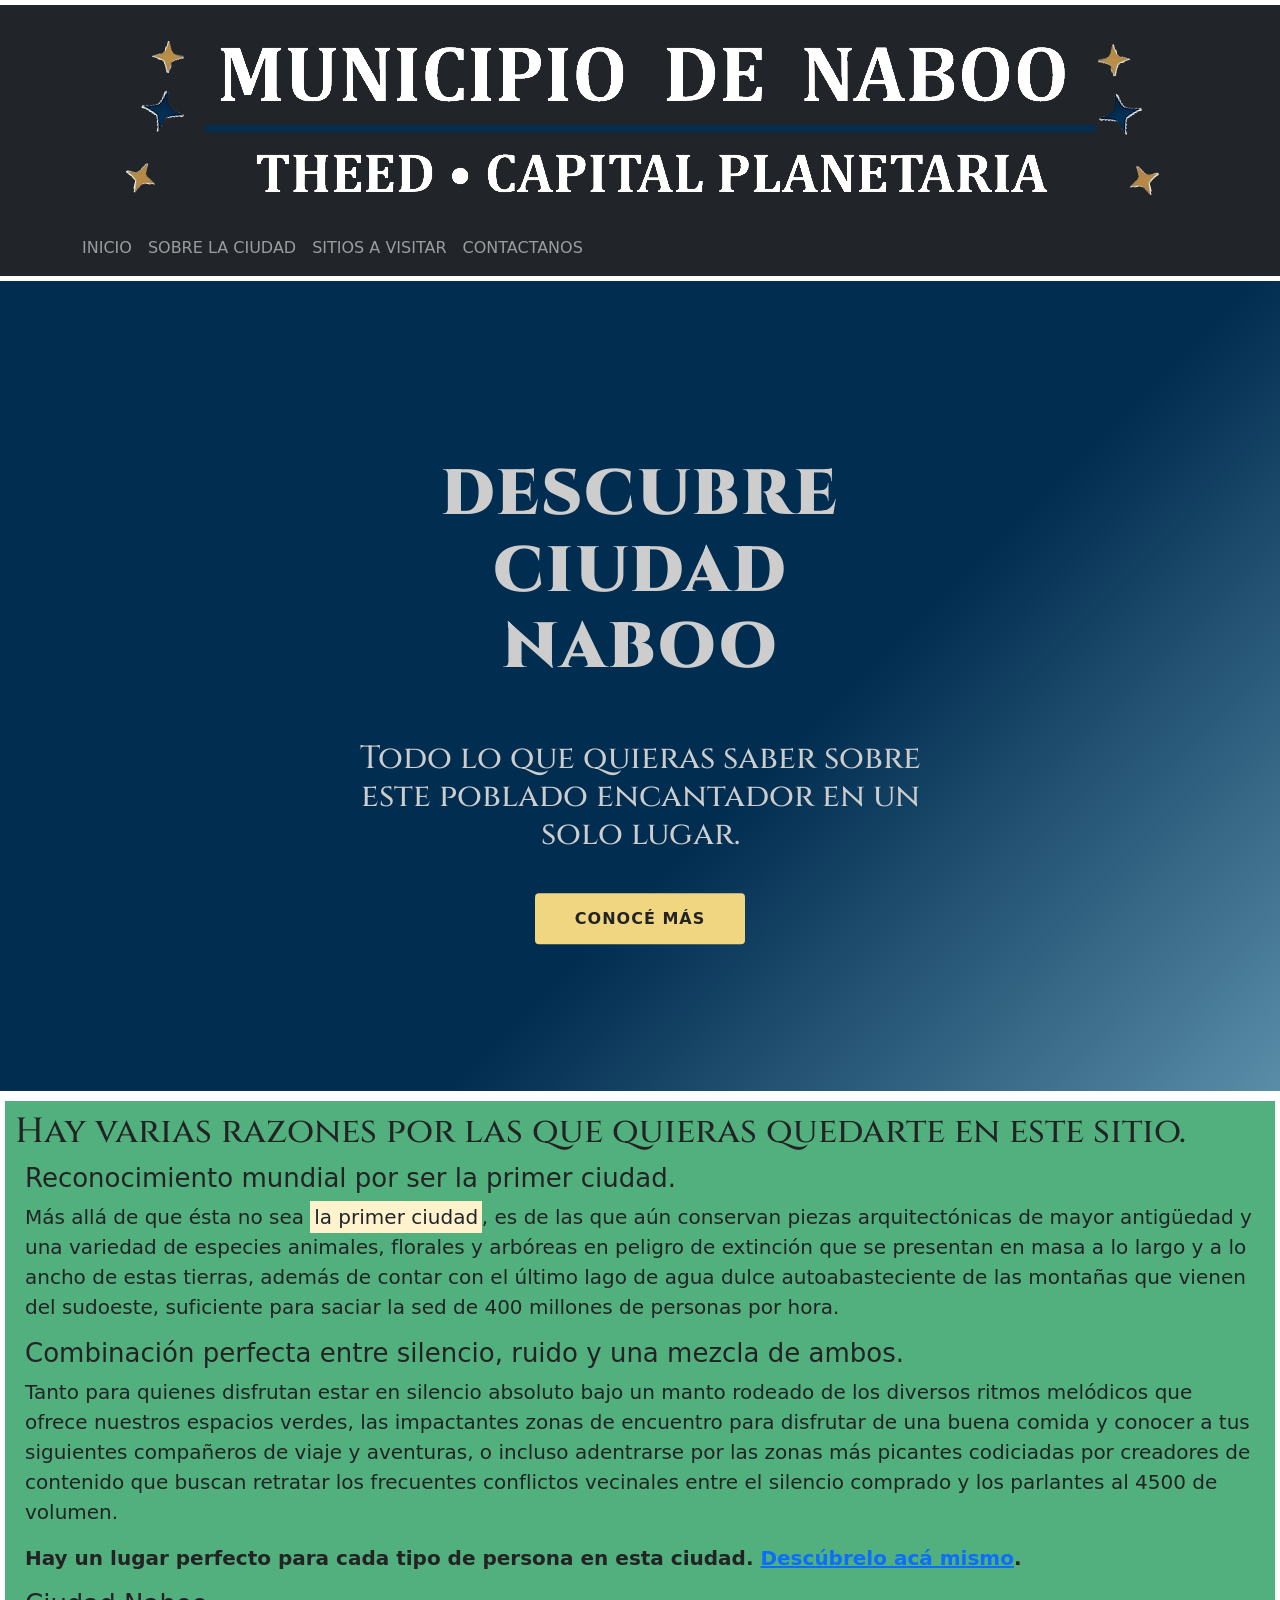
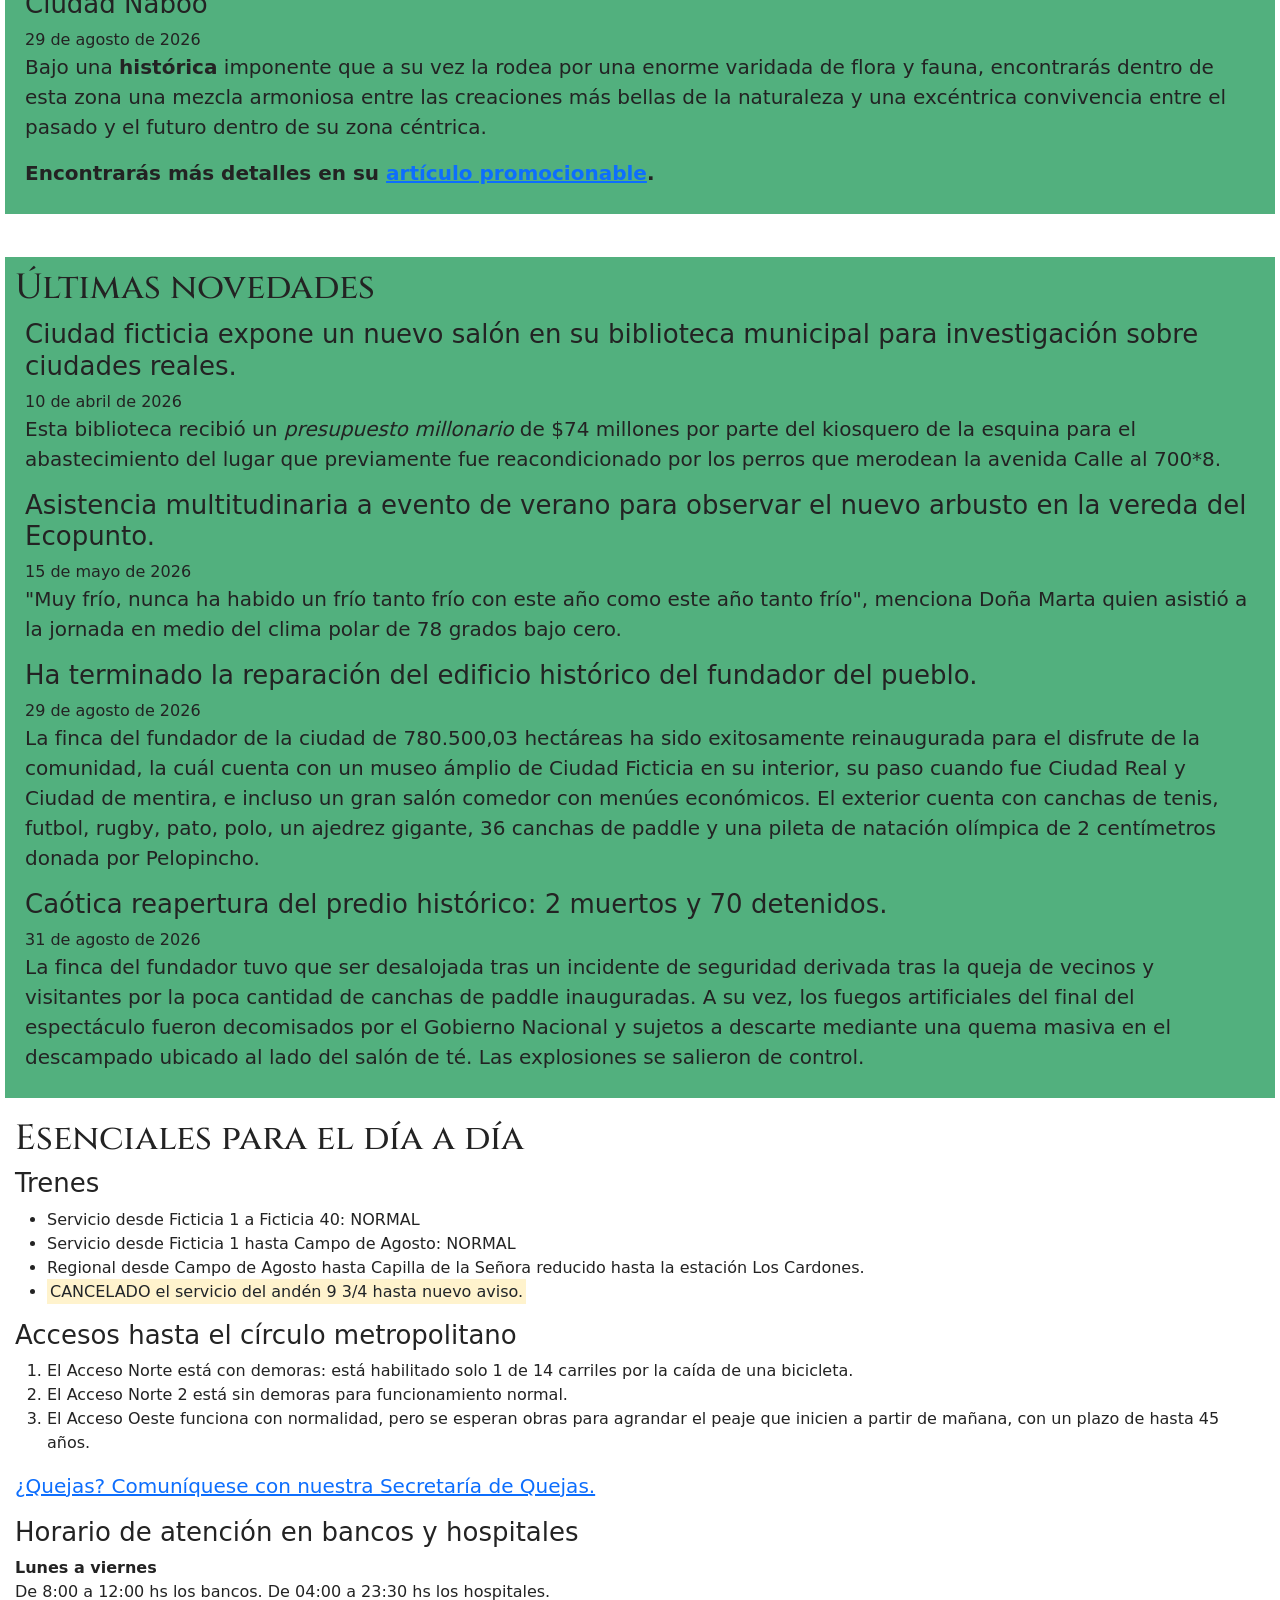
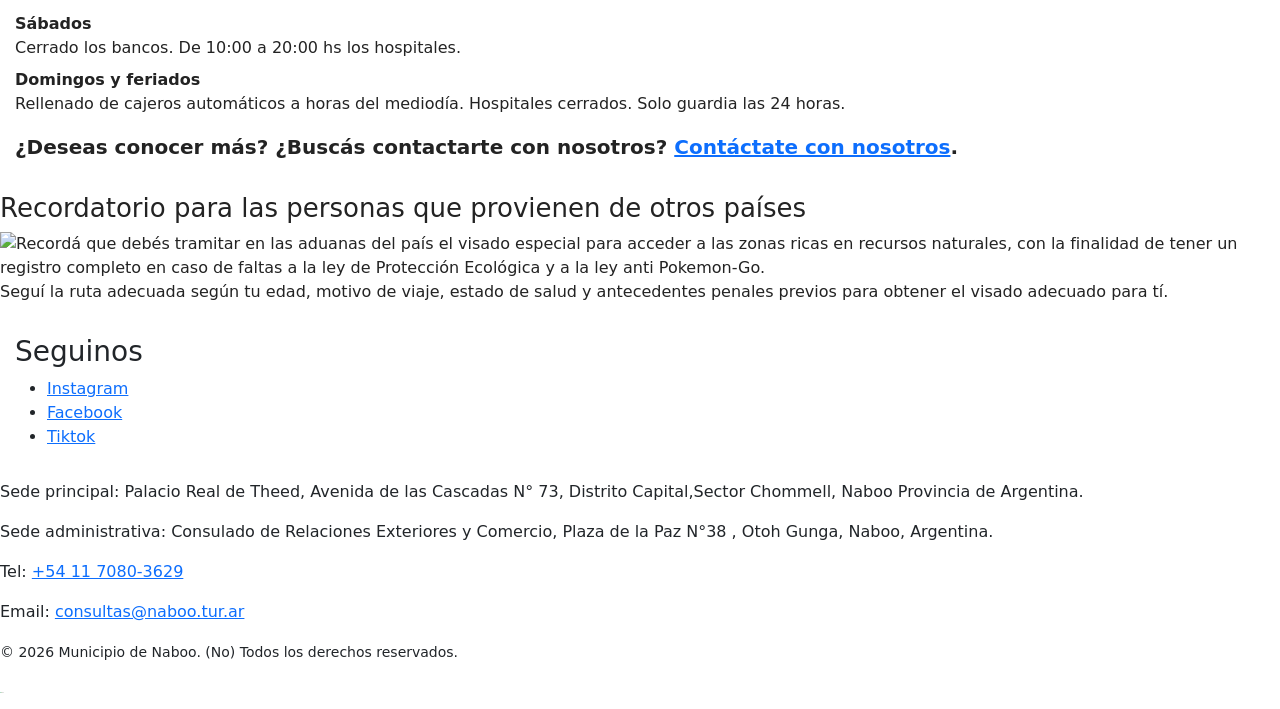
==== index.html @ 0e144aaf "Adición de Bootstrap en index.html y cambio en navegación superior Se está adaptando las variables d" ====
<!DOCTYPE html>
<html lang="es">
    <head>
        <meta charset="UTF-8"> <!-- Codificación de caracteres -->
        <meta name="viewport" content="width=device-width, initial-scale=1.0"> <!-- Diseño responsive en móviles -->
        <title>Bienvenida a Ciudad Naboo</title> <!-- Título de la pestaña / SEO -->
        <link rel="stylesheet" href="css/estilos.css"> 
        <link rel="preconnect" href="https://fonts.googleapis.com"> <!-- Si se agregarán más fuentes desde Google Fonts, borrar y reunir todas las fuentes seleccionadas en 1 solo paquete antes de "get embed code" -->
        <link rel="preconnect" href="https://fonts.gstatic.com" crossorigin> <!-- La fuente será Cinzel para títulos H1 y H2, mientras que Open Sans será para todo el contenido restante. -->
        <link href="https://fonts.googleapis.com/css2?family=Cinzel:wght@400..900&family=Open+Sans:ital,wght@0,300..800;1,300..800&display=swap" rel="stylesheet">
        <link href="https://cdn.jsdelivr.net/npm/bootstrap@5.3.3/dist/css/bootstrap.min.css" rel="stylesheet"> <!-- Este es el enlace a las variables que trae Bootstrap -->
    </head>
    <body>
        <nav id="top" class="navbar navbar-dark bg-dark">
            <div class="container">
                <a class="navbar-brand" href="#top"><img src="img/grupal-logotexto-blanco.png" alt="Logo de la Ciudad Naboo"></a>
                <ul class="navbar-nav flex-row gap-3">
                    <li><a class="nav-link" href="#top">Inicio</a></li>
                    <li><a class="nav-link" href="ciudad.html">Sobre la ciudad</a></li>
                    <li><a class="nav-link" href="lugares.html">Sitios a visitar</a></li>
                    <li><a class="nav-link" href="contacto.html">Contactanos</a></li>
                </ul>
            </div>
        </nav>
        <main>
            <section class="hero">
                <div class="hero-content">
                    <h1>Descubre Ciudad Naboo</h1>
                    <h2>Todo lo que quieras saber sobre este poblado encantador en un solo lugar.</h2>
                    <a href="#resumen-ciudad" class="btn-hero">Conocé más</a>
                </div>
            </section>
            <section id="resumen-ciudad">
                <h2>Hay varias razones por las que quieras quedarte en este sitio.</h2>
                <article>
                    <h3>Reconocimiento mundial por ser la primer ciudad.</h3>
                    <p>Más allá de que ésta no sea <mark>la primer ciudad</mark>, es de las que aún conservan piezas arquitectónicas de mayor antigüedad y una variedad de especies animales, florales y arbóreas en peligro de extinción que se presentan en masa a lo largo y a lo ancho de estas tierras, además de contar con el último lago de agua dulce autoabasteciente de las montañas que vienen del sudoeste, suficiente para saciar la sed de 400 millones de personas por hora.</p>
                </article>
                <article>
                    <h3>Combinación perfecta entre silencio, ruido y una mezcla de ambos.</h3>
                    <p>Tanto para quienes disfrutan estar en silencio absoluto bajo un manto rodeado de los diversos ritmos melódicos que ofrece nuestros espacios verdes, las impactantes zonas de encuentro para disfrutar de una buena comida y conocer a tus siguientes compañeros de viaje y aventuras, o incluso adentrarse por las zonas más picantes codiciadas por creadores de contenido que buscan retratar los frecuentes conflictos vecinales entre el silencio comprado y los parlantes al 4500 de volumen.</p>
                    <p><strong>Hay un lugar perfecto para cada tipo de persona en esta ciudad. <a href="lugares.html">Descúbrelo acá mismo</a>.</strong></p>
                </article>
                <article>
                    <h3>Ciudad Naboo</h3>
                    <time datetime="2026-08-29">29 de agosto de 2026</time>
                    <p>Bajo una <strong>histórica</strong> imponente que a su vez la rodea por una enorme varidada de flora y fauna, encontrarás dentro de esta zona una mezcla armoniosa entre las creaciones más bellas de la naturaleza y una excéntrica convivencia entre el pasado y el futuro dentro de su zona céntrica.</p>
                    <p><strong>Encontrarás más detalles en su <a href="ciudad.html">artículo promocionable</a>.</strong></p>
                </article>
            </section>
            <hr>
            <section id="novedades">
                <h2>Últimas novedades</h2>
                <article>
                    <h3>Ciudad ficticia expone un nuevo salón en su biblioteca municipal para investigación sobre ciudades reales.</h3>
                    <time datetime="2026-04-10">10 de abril de 2026</time>
                    <p>Esta biblioteca recibió un <em>presupuesto millonario</em> de $74 millones por parte del kiosquero de la esquina para el abastecimiento del lugar que previamente fue reacondicionado por los perros que merodean la avenida Calle al 700*8.</p>
                </article>
                <article>
                    <h3>Asistencia multitudinaria a evento de verano para observar el nuevo arbusto en la vereda del Ecopunto.</h3>
                    <time datetime="2026-05-15">15 de mayo de 2026</time>
                    <p>"Muy frío, nunca ha habido un frío tanto frío con este año como este año tanto frío", menciona Doña Marta quien asistió a la jornada en medio del clima polar de 78 grados bajo cero.</p>
                </article>
                <article>
                    <h3>Ha terminado la reparación del edificio histórico del fundador del pueblo.</h3>
                    <time datetime="2026-08-29">29 de agosto de 2026</time>
                    <p>La finca del fundador de la ciudad de 780.500,03 hectáreas ha sido exitosamente reinaugurada para el disfrute de la comunidad, la cuál cuenta con un museo ámplio de Ciudad Ficticia en su interior, su paso cuando fue Ciudad Real y Ciudad de mentira, e incluso un gran salón comedor con menúes económicos. El exterior cuenta con canchas de tenis, futbol, rugby, pato, polo, un ajedrez gigante, 36 canchas de paddle y una pileta de natación olímpica de 2 centímetros donada por Pelopincho.</p>
                </article>
                <article>
                    <h3>Caótica reapertura del predio histórico: 2 muertos y 70 detenidos.</h3>
                    <time datetime="2026-08-31">31 de agosto de 2026</time>
                    <p>La finca del fundador tuvo que ser desalojada tras un incidente de seguridad derivada tras la queja de vecinos y visitantes por la poca cantidad de canchas de paddle inauguradas. A su vez, los fuegos artificiales del final del espectáculo fueron decomisados por el Gobierno Nacional y sujetos a descarte mediante una quema masiva en el descampado ubicado al lado del salón de té. Las explosiones se salieron de control.</p>
                </article>
            </section>
            <section>
                <h2>Esenciales para el día a día</h2>
                <h3>Trenes</h3>
                <ul>
                    <li>Servicio desde Ficticia 1 a Ficticia 40: NORMAL</li>
                    <li>Servicio desde Ficticia 1 hasta Campo de Agosto: NORMAL</li>
                    <li>Regional desde Campo de Agosto hasta Capilla de la Señora reducido hasta la estación Los Cardones.</li>
                    <li><mark>CANCELADO el servicio del andén 9 3/4 hasta nuevo aviso.</mark></li>
                </ul>
                <h3>Accesos hasta el círculo metropolitano</h3>
                <ol>
                    <li>El Acceso Norte está con demoras: está habilitado solo 1 de 14 carriles por la caída de una bicicleta.</li>
                    <li>El Acceso Norte 2 está sin demoras para funcionamiento normal.</li>
                    <li>El Acceso Oeste funciona con normalidad, pero se esperan obras para agrandar el peaje que inicien a partir de mañana, con un plazo de hasta 45 años.</li>
                </ol>
                <p><a href="tel:+541143218765">¿Quejas? Comuníquese con nuestra Secretaría de Quejas.</a></p>
                <h3>Horario de atención en bancos y hospitales</h3>
                <dl>
                    <dt>Lunes a viernes</dt>
                    <dd>De 8:00 a 12:00 hs los bancos. De 04:00 a 23:30 hs los hospitales.</dd>
                    <dt>Sábados</dt>
                    <dd>Cerrado los bancos. De 10:00 a 20:00 hs los hospitales.</dd>
                    <dt>Domingos y feriados</dt>
                    <dd>Rellenado de cajeros automáticos a horas del mediodía. Hospitales cerrados. Solo guardia las 24 horas.</dd>
                </dl>
                <p><strong>¿Deseas conocer más? ¿Buscás contactarte con nosotros? <a href="contacto.html">Contáctate con nosotros</a>.</strong></p>
            </section>
            <aside>
                <h3>Recordatorio para las personas que provienen de otros países</h3>
                <!-- IMAGEN - aún no se ha asignado un uso específico a la zona dedicada a la etiqueta ASIDE -->
                <figure>
                    <img src="img/mapaconceptual-visado.jpg" alt="Recordá que debés tramitar en las aduanas del país el visado especial para acceder a las zonas ricas en recursos naturales, con la finalidad de tener un registro completo en caso de faltas a la ley de Protección Ecológica y a la ley anti Pokemon-Go." width="800" height="400" loading="lazy">
                    <figcaption>Seguí la ruta adecuada según tu edad, motivo de viaje, estado de salud y antecedentes penales previos para obtener el visado adecuado para tí.</figcaption>
                </figure>
            </aside>
        </main>
        <footer>
            <section id="redes-sociales">
                <h3>Seguinos</h3>
                <ul>
                    <li><a href="https://www.instagram.com/naboolaciudad" target="blank" rel="noopener">Instagram</a></li>
                    <li><a href="https://www.facebook.com/naboolaciudad" target="blank" rel="noopener">Facebook</a></li>
                    <li><a href="https://www.tiktok.com/naboolaciudad" target="blank" rel="noopener">Tiktok</a></li>
                </ul>
            </section>
            <address>
                <p>Sede principal: Palacio Real de Theed, Avenida de las Cascadas N° 73, Distrito Capital,Sector Chommell, Naboo Provincia de Argentina.</p>
                <p>Sede administrativa: Consulado de Relaciones Exteriores y Comercio, Plaza de la Paz N°38 , Otoh Gunga, Naboo, Argentina.</p>
                <p>Tel: <a href="tel:+541170803629">+54 11 7080-3629</a></p>
                <p>Email: <a href="mailto:consultas@naboo.tur.ar">consultas@naboo.tur.ar</a></p>
            </address>
            <p><small>&copy; 2026 Municipio de Naboo. (No) Todos los derechos reservados.</small></p>
            <img src="img/grupal-logo.png" alt="Logotipo de la Ciudad" width="4rem" loading="lazy">
        </footer>
    </body>
</html>
---- css/estilos.css ----
:root {
    --blanco: #cdcdcd;
    --negro: #232323;
    --verde-claro: #52B07E;
    --verde-oscuro: #1E5A50;
    --dorado-claro: #F0D681;
    --dorado-oscuro: #CCA44F;
    --azul-claro: #598DA8;
    --azul-oscuro: #012D50;
    --fuente-principal: "Cinzel", "Cambria", serif;
    --fuente-secundaria: "Open Sans", "Helvetica", sans-serif;
}
/*** Reset básico ***/
* {
    box-sizing: border-box;
    margin: 0; 
    padding: 0;
}
body {
    background-color: var(--azul-oscuro);
    color: var(--blanco);
    margin: 0;
    min-height: 100vh;
    background: url("img/lugar-desconocido.jpg") no-repeat center center fixed;
    background-size: cover;
    font-size: 16px;
    padding: .3rem 0;
}

header {
    position: fixed;
    top: 0;
    left: 0;
    width: 100%;
    background-color: var(--azul-oscuro);
    padding: 1rem 2rem;
    z-index: 100;
    display: flex;
    justify-content: space-between;
    align-items: center;
}

header img{
    width: 300px;
    height: auto;
}

nav {
    background-color: var(--azul-oscuro);
    padding: 1rem 2rem;
}

nav ul {
    display: flex;
    list-style: none;
    align-items: center;
    gap: 2rem;
}

nav li a {
    text-align: center;
    font-size: 1.25rem;
    color: var(--blanco);
    text-transform: uppercase;
    text-decoration: none;
}
nav li a:hover {
    color: var(--dorado-claro);
    font-weight: bold;
    text-decoration: underline;
}

section {
    padding: 3rem 2rem;
}

h1, h2 {
    font-family: "Cinzel", "Cambria", "Times New Roman", serif;
}

h1 {
    color: var(--blanco);
    font-size: 50px;
    text-align: center;
    padding: 30px;
    width: 100%;
}

h1+h2 {
    text-align:center;
    font-size: 80%;
    padding: 1%;
}

.logo {
    color: var(--blanco);
    text-decoration: none;
    font-weight: 900;
    font-size: 1.2rem;
}

main {
    display: flex;
    flex-direction: column;
    align-items: center;
    justify-content: center;
    color: var(--negro);
}

.hero {
    position: relative;
    height: 90vh;
    width: 100%;
    color: var(--blanco);
    background-image: linear-gradient(135deg, var(--azul-oscuro) 60%, var(--azul-claro));/*
    background-image: url("img/grupal-hero-index.png");
    background-size: cover;
    background-position: center;*/
}

.hero::before {
    content: "";
    position: absolute;
    inset: 0;
    background: transparent;
}

.hero-content {
    position: absolute;
    top: 50%;
    left: 50%;
    transform: translate(-50%, -50%);
    z-index: 1;
    text-align: center;
}

.hero-content h1 {
    font-size: 4rem;
    font-weight: 900;
    text-transform: uppercase;
    letter-spacing: 2px;
}

.hero-content h2 {
    font-size: 2rem;
    margin: 1rem 0 2rem;
}

.btn-hero {
    display: inline-block;
    background: var(--dorado-claro);
    color: var(--negro);
    padding: 0.85rem 2.5rem;
    border-radius: 4px;
    text-decoration: none;
    font-weight: 700;
    text-transform: uppercase;
    letter-spacing: 1px;
}

.btn-hero:hover {
    background: var(--dorado-oscuro);
}

section {
    margin: 5px;
    padding: 10px;
    font-style: "Open Sans";
}

article {
    margin: 10px;
    border-radius: 5px 20px;
}

body>main h2 {
    font-size: 35px;
}

main h3 {
    font-size: 26px;
}

body>main p {
    font-size: 20px;
}

#resumen-ciudad, #novedades {
    background: var(--verde-claro);
}

/**** ESTILOS ÚNICOS PARA index.html ****/
/**** ESTE CÓDIGO SE USA SOLO EN LA PÁGINA MENCIONADA ARRIBA ****/
/**** Reescribir las clases e IDs que sean necesarias ****/

/* realizando.... */

/**** ESTILOS ÚNICOS PARA lugares.html ****/
/**** ESTE CÓDIGO SE USA SOLO EN LA PÁGINA MENCIONADA ARRIBA ****/
#estructura-lugares {
  width: 100%;
  height: 100%;
  background: #000;
  overflow: hidden;
}

.general-fade {
  position: relative;
  width: 100%;
  min-height: 60vh;
  top: -25px;
  background-image: linear-gradient(0deg, transparent, black 75%);
  z-index: 1;
}

.star-wars {
  display: flex;
  justify-content: center;
  position: relative;
  height: 800px;
  color: #feda4a;
  font-family: 'Pathway Gothic One', sans-serif;
  font-size: 500%;
  font-weight: 600;
  letter-spacing: 6px;
  line-height: 150%;
  perspective: 400px;
  text-align: justify;
}

.lugares-crawl {
  position: relative;
  top: 99999px;
  transform-origin: 50% 100%;
  animation: crawl 60s linear;
}

.lugares-crawl > .title {
  font-size: 90%;
  text-align: center;
}

.lugares-crawl > .title h3 {
  margin: 0 0 100px;
  text-transform: uppercase;
}

@keyframes lugares-crawl {
  0% {
    top: -100px;
    transform: rotateX(20deg)  translateZ(0);
  }
  100% { 
    top: -6000px;
    transform: rotateX(25deg) translateZ(-2500px);
  }
}

/**** ESTILOS ÚNICOS PARA ciudad.html ****/
/**** ESTE CÓDIGO SE USA SOLO EN LA PÁGINA MENCIONADA ARRIBA ****/
/**** Reescribir las clases e IDs que sean necesarias ****/

/* realizando.... */

/**** ESTILOS ÚNICOS PARA contacto.html ****/
/**** ESTE CÓDIGO SE USA SOLO EN LA PÁGINA MENCIONADA ARRIBA ****/
/**** Reescribir las clases e IDs que sean necesarias ****/

/* realizando....*/
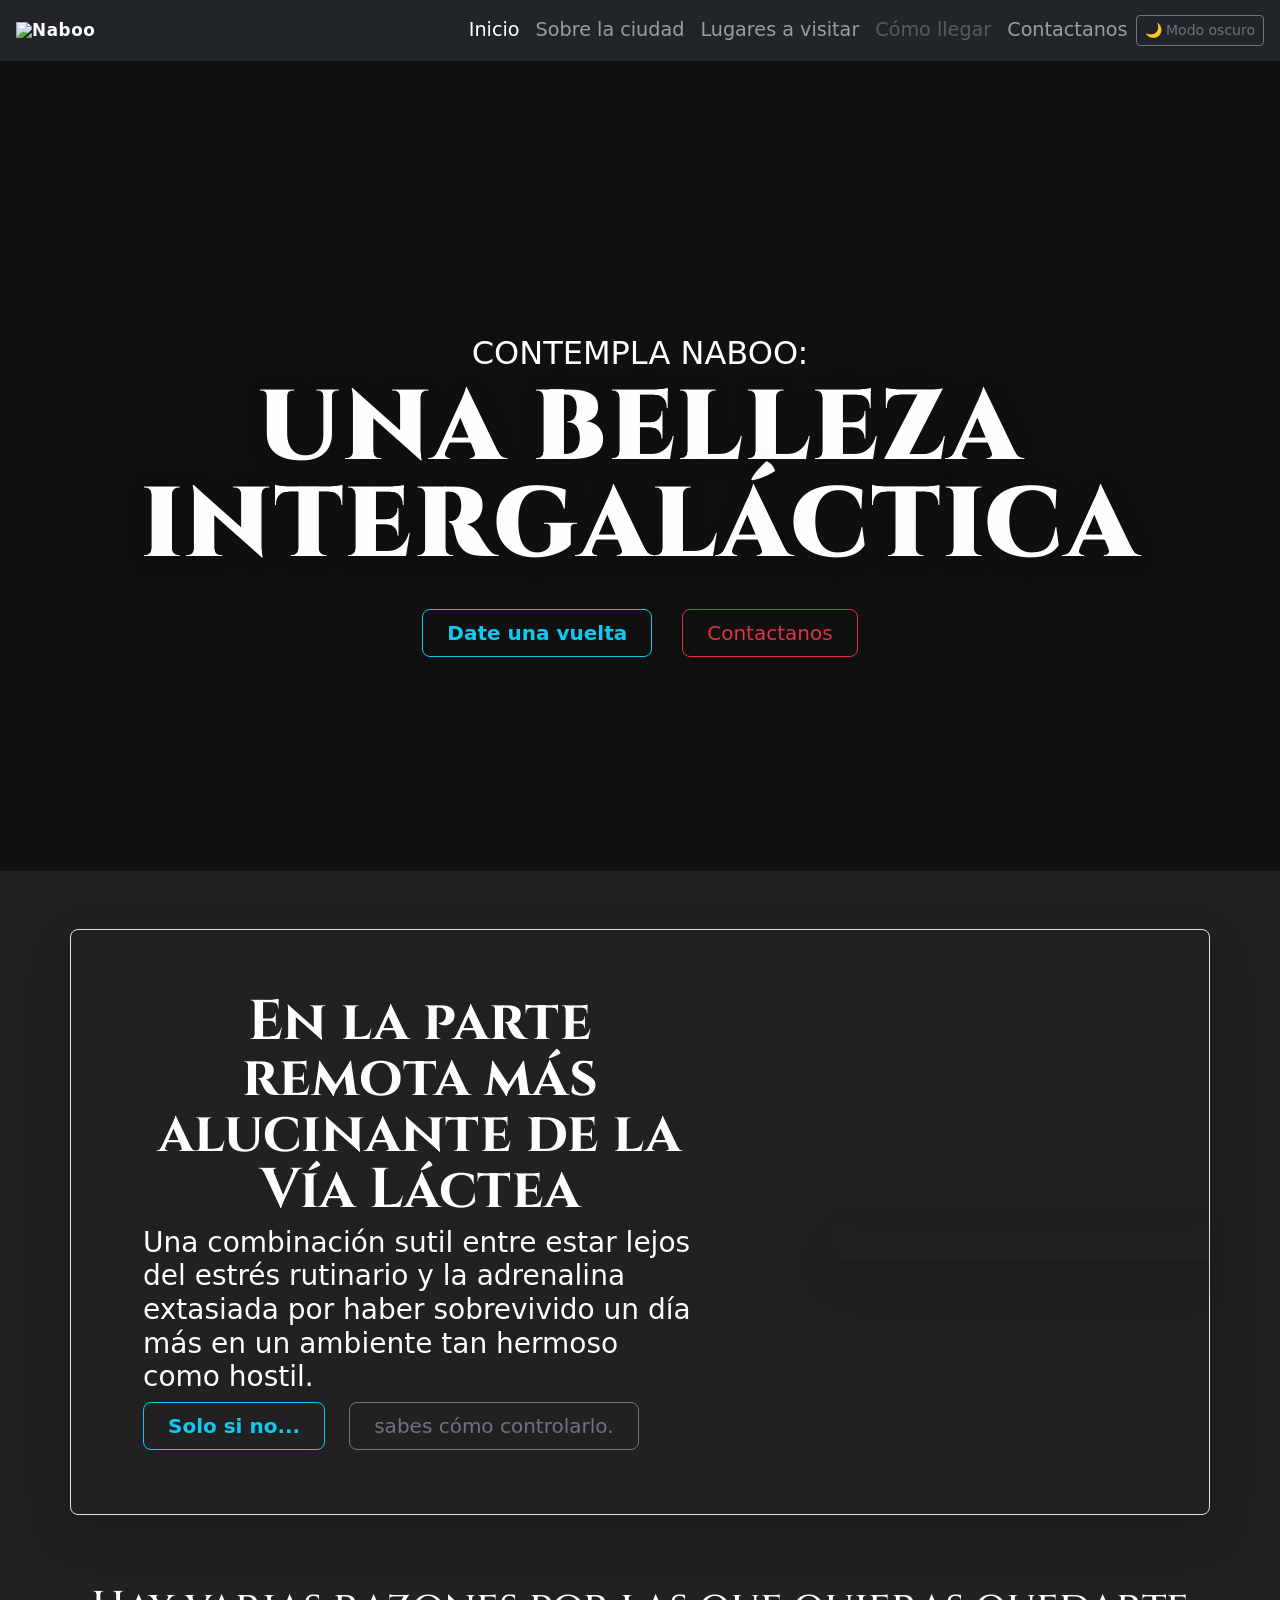
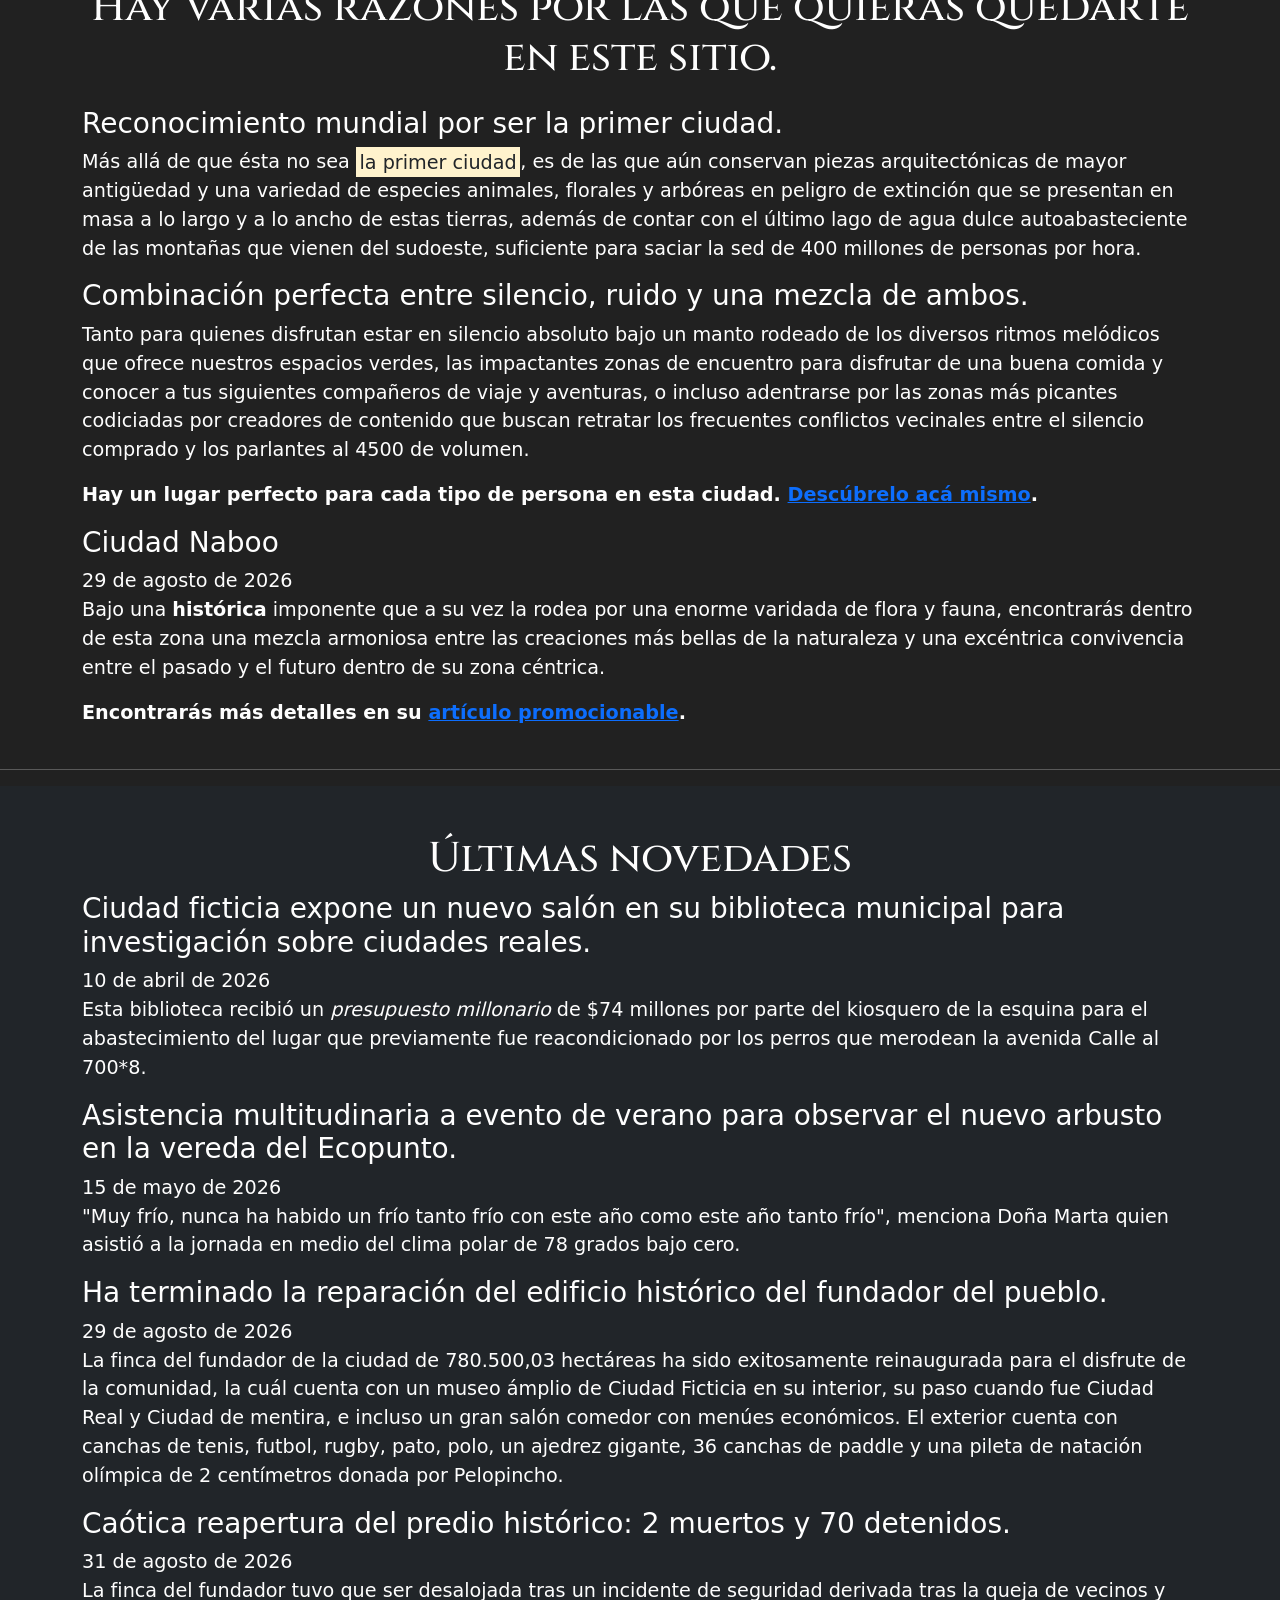
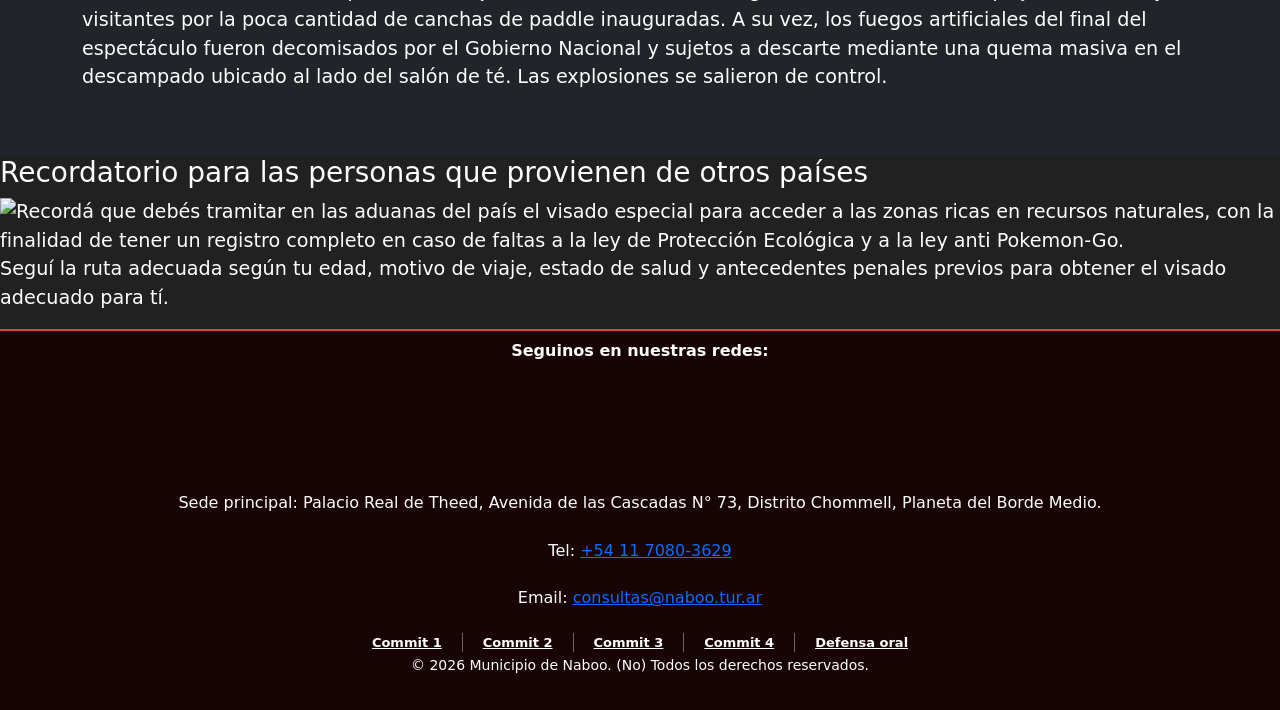
==== commit 132c4053: "Cambio de estructura en hero y agregado de header con bootstrap Se agregó un fondo por video en loop" ====
--- a/index.html
+++ b/index.html
@@ -3,101 +3,125 @@
     <head>
         <meta charset="UTF-8"> <!-- Codificación de caracteres -->
         <meta name="viewport" content="width=device-width, initial-scale=1.0"> <!-- Diseño responsive en móviles -->
+        <meta name="description" content="Sitio web realizado por alumnos de la UNAHUR para la materia Lenguajes Informáticos 1"> <!-- Pequeño resumen de lo que es en el fondo el sitio web-->
         <title>Bienvenida a Ciudad Naboo</title> <!-- Título de la pestaña / SEO -->
         <link rel="stylesheet" href="css/estilos.css"> 
         <link rel="preconnect" href="https://fonts.googleapis.com"> <!-- Si se agregarán más fuentes desde Google Fonts, borrar y reunir todas las fuentes seleccionadas en 1 solo paquete antes de "get embed code" -->
         <link rel="preconnect" href="https://fonts.gstatic.com" crossorigin> <!-- La fuente será Cinzel para títulos H1 y H2, mientras que Open Sans será para todo el contenido restante. -->
         <link href="https://fonts.googleapis.com/css2?family=Cinzel:wght@400..900&family=Open+Sans:ital,wght@0,300..800;1,300..800&display=swap" rel="stylesheet">
-        <link href="https://cdn.jsdelivr.net/npm/bootstrap@5.3.3/dist/css/bootstrap.min.css" rel="stylesheet"> <!-- Este es el enlace a las variables que trae Bootstrap -->
+        <link href="https://cdn.jsdelivr.net/npm/bootstrap@5.3.3/dist/css/bootstrap.min.css" rel="stylesheet">
+        <!-- <link rel="stylesheet" href="https://use.fontawesome.com/releases/v5.7.1/css/all.css" crossorigin> Aún falta conseguir librerías de logotipos, o quizá subir svg o ico de social-media-->
+        <link rel="stylesheet" href="css/estilos.css"> <!-- El CSS propio debe ir abajo del Bootstrap en la lista, así nuestros estilos tienen mayor jerarquía -->
+        <!-- averiguar si es correcto colocar esto en un archivo con deploy en GitHub:
+        <link rel="icon" type="image/ico" href="favicon.ico"/> -->
     </head>
     <body>
-        <nav id="top" class="navbar navbar-dark bg-dark">
-            <div class="container">
-                <a class="navbar-brand" href="#top"><img src="img/grupal-logotexto-blanco.png" alt="Logo de la Ciudad Naboo"></a>
-                <ul class="navbar-nav flex-row gap-3">
-                    <li><a class="nav-link" href="#top">Inicio</a></li>
-                    <li><a class="nav-link" href="ciudad.html">Sobre la ciudad</a></li>
-                    <li><a class="nav-link" href="lugares.html">Sitios a visitar</a></li>
-                    <li><a class="nav-link" href="contacto.html">Contactanos</a></li>
-                </ul>
+        <header class="d-flex flex-column"> <!-- colocar imágenes de logo con Bootstrap https://getbootstrap.esdocu.com/docs/5.3/components/navbar/? -->
+            <nav class="navbar navbar-expand-md navbar-dark bg-dark px-3">
+                <a class="navbar-brand" href="index.html">
+                    <img id="logo" src="img/logo-index-naboo.png" alt="Naboo">
+                </a>
+                <button class="navbar-toggler" type="button" data-bs-toggle="collapse" data-bs-target="#navMenu">
+                        <span class="navbar-toggler-icon"></span>
+                </button>
+                <div class="collapse navbar-collapse" id="navMenu">
+                    <ul class="navbar-nav ms-auto">
+                        <li class="nav-item">
+                        <a class="nav-link active" aria-current="page" href="#">Inicio</a>
+                        </li>
+                        <li class="nav-item">
+                            <a class="nav-link" href="ciudad.html">Sobre la ciudad</a>
+                        </li>
+                        <li class="nav-item">
+                            <a class="nav-link" href="lugares.html">Lugares a visitar</a>
+                        </li>
+                        <li class="nav-item">
+                        <a class="nav-link disabled" aria-disabled="true">Cómo llegar</a>
+                        </li>
+                        <li class="nav-item">
+                            <a class="nav-link" href="contacto.html">Contactanos</a>
+                        </li>
+                    </ul>
+                    <button id="btn-modo" class="btn btn-outline-secondary btn-sm mr-2">🌙 Modo oscuro</button>
+            </nav>
             </div>
-        </nav>
+            <div class="hero">
+                <video class="hero-video" autoplay muted loop playsinline poster="imagenes/portada.jpg" aria-hidden="true">
+                        <source src="img/starfield-footage.mp4" type="video/mp4">
+                        Tu navegador no puede reproducir videos HTML5.
+                </video>
+                <section class="hero-content">
+                    <div class="h2">CONTEMPLA NABOO:</div>
+                    <h1 id="hero-encabezado">UNA BELLEZA INTERGALÁCTICA</h1>
+                    <div class="hero-enlaces">
+                        <a class="btn btn-outline-info btn-lg px-4 me-sm-3 fw-bold" href="ciudad.html">Date una vuelta</a>
+                        <a class="btn btn-outline-danger btn-lg px-4" href="contacto.html">Contactanos</a>
+                    </div>
+                </section>
+            </div>
+        </header>
         <main>
-            <section class="hero">
-                <div class="hero-content">
-                    <h1>Descubre Ciudad Naboo</h1>
-                    <h2>Todo lo que quieras saber sobre este poblado encantador en un solo lugar.</h2>
-                    <a href="#resumen-ciudad" class="btn-hero">Conocé más</a>
+            <section class="resumen-ciudad">
+                <div class="container my-5 resumen-content">
+                    <div class="d-flex row p-4 pb-0 pe-lg-0 pt-lg-5 align-items-center rounded-3 border shadow-lg"> 
+                        <div class="col-lg-7 p-3 p-lg-5 pt-lg-3"> 
+                            <h2 class="display-4 fw-bold lh-1">En la parte remota más alucinante de la Vía Láctea</h2> 
+                            <p class="h3">Una combinación sutil entre estar lejos del estrés rutinario y la adrenalina extasiada por haber sobrevivido un día más en un ambiente tan hermoso como hostil.</p> 
+                            <div class="d-grid gap-2 d-md-flex justify-content-md-start mb-4 mb-lg-3"> 
+                                <button type="button" class="btn btn-outline-info btn-lg px-4 me-sm-3 fw-bold">Solo si no...</button>
+                                <button type="button" class="btn btn-outline-secondary btn-lg px-4">sabes cómo controlarlo.</button> 
+                            </div> 
+                        </div> 
+                        <div class="col-lg-4 offset-lg-1 p-0 overflow-hidden shadow-lg"> <img class="img-mascota-section rounded-lg-3" src="img/r2d2-mascota-de-naboo.png" alt="" width="720"> 
+                        </div> 
+                    </div> 
                 </div>
             </section>
-            <section id="resumen-ciudad">
-                <h2>Hay varias razones por las que quieras quedarte en este sitio.</h2>
-                <article>
-                    <h3>Reconocimiento mundial por ser la primer ciudad.</h3>
-                    <p>Más allá de que ésta no sea <mark>la primer ciudad</mark>, es de las que aún conservan piezas arquitectónicas de mayor antigüedad y una variedad de especies animales, florales y arbóreas en peligro de extinción que se presentan en masa a lo largo y a lo ancho de estas tierras, además de contar con el último lago de agua dulce autoabasteciente de las montañas que vienen del sudoeste, suficiente para saciar la sed de 400 millones de personas por hora.</p>
-                </article>
-                <article>
-                    <h3>Combinación perfecta entre silencio, ruido y una mezcla de ambos.</h3>
-                    <p>Tanto para quienes disfrutan estar en silencio absoluto bajo un manto rodeado de los diversos ritmos melódicos que ofrece nuestros espacios verdes, las impactantes zonas de encuentro para disfrutar de una buena comida y conocer a tus siguientes compañeros de viaje y aventuras, o incluso adentrarse por las zonas más picantes codiciadas por creadores de contenido que buscan retratar los frecuentes conflictos vecinales entre el silencio comprado y los parlantes al 4500 de volumen.</p>
-                    <p><strong>Hay un lugar perfecto para cada tipo de persona en esta ciudad. <a href="lugares.html">Descúbrelo acá mismo</a>.</strong></p>
-                </article>
-                <article>
-                    <h3>Ciudad Naboo</h3>
-                    <time datetime="2026-08-29">29 de agosto de 2026</time>
-                    <p>Bajo una <strong>histórica</strong> imponente que a su vez la rodea por una enorme varidada de flora y fauna, encontrarás dentro de esta zona una mezcla armoniosa entre las creaciones más bellas de la naturaleza y una excéntrica convivencia entre el pasado y el futuro dentro de su zona céntrica.</p>
-                    <p><strong>Encontrarás más detalles en su <a href="ciudad.html">artículo promocionable</a>.</strong></p>
-                </article>
+            <section id="resumen-ciudad py-5">
+                <div class="container">
+                        <h2 class="text-center mb-4">Hay varias razones por las que quieras quedarte en este sitio.</h2>
+                    <article>
+                        <h3>Reconocimiento mundial por ser la primer ciudad.</h3>
+                        <p>Más allá de que ésta no sea <mark>la primer ciudad</mark>, es de las que aún conservan piezas arquitectónicas de mayor antigüedad y una variedad de especies animales, florales y arbóreas en peligro de extinción que se presentan en masa a lo largo y a lo ancho de estas tierras, además de contar con el último lago de agua dulce autoabasteciente de las montañas que vienen del sudoeste, suficiente para saciar la sed de 400 millones de personas por hora.</p>
+                    </article>
+                    <article>
+                        <h3>Combinación perfecta entre silencio, ruido y una mezcla de ambos.</h3>
+                        <p>Tanto para quienes disfrutan estar en silencio absoluto bajo un manto rodeado de los diversos ritmos melódicos que ofrece nuestros espacios verdes, las impactantes zonas de encuentro para disfrutar de una buena comida y conocer a tus siguientes compañeros de viaje y aventuras, o incluso adentrarse por las zonas más picantes codiciadas por creadores de contenido que buscan retratar los frecuentes conflictos vecinales entre el silencio comprado y los parlantes al 4500 de volumen.</p>
+                        <p><strong>Hay un lugar perfecto para cada tipo de persona en esta ciudad. <a href="lugares.html">Descúbrelo acá mismo</a>.</strong></p>
+                    </article>
+                    <article>
+                        <h3>Ciudad Naboo</h3>
+                        <time datetime="2026-08-29">29 de agosto de 2026</time>
+                        <p>Bajo una <strong>histórica</strong> imponente que a su vez la rodea por una enorme varidada de flora y fauna, encontrarás dentro de esta zona una mezcla armoniosa entre las creaciones más bellas de la naturaleza y una excéntrica convivencia entre el pasado y el futuro dentro de su zona céntrica.</p>
+                        <p><strong>Encontrarás más detalles en su <a href="ciudad.html">artículo promocionable</a>.</strong></p>
+                    </article>
+                </div>
             </section>
             <hr>
-            <section id="novedades">
-                <h2>Últimas novedades</h2>
-                <article>
-                    <h3>Ciudad ficticia expone un nuevo salón en su biblioteca municipal para investigación sobre ciudades reales.</h3>
-                    <time datetime="2026-04-10">10 de abril de 2026</time>
-                    <p>Esta biblioteca recibió un <em>presupuesto millonario</em> de $74 millones por parte del kiosquero de la esquina para el abastecimiento del lugar que previamente fue reacondicionado por los perros que merodean la avenida Calle al 700*8.</p>
-                </article>
-                <article>
-                    <h3>Asistencia multitudinaria a evento de verano para observar el nuevo arbusto en la vereda del Ecopunto.</h3>
-                    <time datetime="2026-05-15">15 de mayo de 2026</time>
-                    <p>"Muy frío, nunca ha habido un frío tanto frío con este año como este año tanto frío", menciona Doña Marta quien asistió a la jornada en medio del clima polar de 78 grados bajo cero.</p>
-                </article>
-                <article>
-                    <h3>Ha terminado la reparación del edificio histórico del fundador del pueblo.</h3>
-                    <time datetime="2026-08-29">29 de agosto de 2026</time>
-                    <p>La finca del fundador de la ciudad de 780.500,03 hectáreas ha sido exitosamente reinaugurada para el disfrute de la comunidad, la cuál cuenta con un museo ámplio de Ciudad Ficticia en su interior, su paso cuando fue Ciudad Real y Ciudad de mentira, e incluso un gran salón comedor con menúes económicos. El exterior cuenta con canchas de tenis, futbol, rugby, pato, polo, un ajedrez gigante, 36 canchas de paddle y una pileta de natación olímpica de 2 centímetros donada por Pelopincho.</p>
-                </article>
-                <article>
-                    <h3>Caótica reapertura del predio histórico: 2 muertos y 70 detenidos.</h3>
-                    <time datetime="2026-08-31">31 de agosto de 2026</time>
-                    <p>La finca del fundador tuvo que ser desalojada tras un incidente de seguridad derivada tras la queja de vecinos y visitantes por la poca cantidad de canchas de paddle inauguradas. A su vez, los fuegos artificiales del final del espectáculo fueron decomisados por el Gobierno Nacional y sujetos a descarte mediante una quema masiva en el descampado ubicado al lado del salón de té. Las explosiones se salieron de control.</p>
-                </article>
-            </section>
-            <section>
-                <h2>Esenciales para el día a día</h2>
-                <h3>Trenes</h3>
-                <ul>
-                    <li>Servicio desde Ficticia 1 a Ficticia 40: NORMAL</li>
-                    <li>Servicio desde Ficticia 1 hasta Campo de Agosto: NORMAL</li>
-                    <li>Regional desde Campo de Agosto hasta Capilla de la Señora reducido hasta la estación Los Cardones.</li>
-                    <li><mark>CANCELADO el servicio del andén 9 3/4 hasta nuevo aviso.</mark></li>
-                </ul>
-                <h3>Accesos hasta el círculo metropolitano</h3>
-                <ol>
-                    <li>El Acceso Norte está con demoras: está habilitado solo 1 de 14 carriles por la caída de una bicicleta.</li>
-                    <li>El Acceso Norte 2 está sin demoras para funcionamiento normal.</li>
-                    <li>El Acceso Oeste funciona con normalidad, pero se esperan obras para agrandar el peaje que inicien a partir de mañana, con un plazo de hasta 45 años.</li>
-                </ol>
-                <p><a href="tel:+541143218765">¿Quejas? Comuníquese con nuestra Secretaría de Quejas.</a></p>
-                <h3>Horario de atención en bancos y hospitales</h3>
-                <dl>
-                    <dt>Lunes a viernes</dt>
-                    <dd>De 8:00 a 12:00 hs los bancos. De 04:00 a 23:30 hs los hospitales.</dd>
-                    <dt>Sábados</dt>
-                    <dd>Cerrado los bancos. De 10:00 a 20:00 hs los hospitales.</dd>
-                    <dt>Domingos y feriados</dt>
-                    <dd>Rellenado de cajeros automáticos a horas del mediodía. Hospitales cerrados. Solo guardia las 24 horas.</dd>
-                </dl>
-                <p><strong>¿Deseas conocer más? ¿Buscás contactarte con nosotros? <a href="contacto.html">Contáctate con nosotros</a>.</strong></p>
+            <section id="novedades" class="py-5 bg-dark">
+                <div class="container">
+                    <h2>Últimas novedades</h2>
+                    <article>
+                        <h3>Ciudad ficticia expone un nuevo salón en su biblioteca municipal para investigación sobre ciudades reales.</h3>
+                        <time datetime="2026-04-10">10 de abril de 2026</time>
+                        <p>Esta biblioteca recibió un <em>presupuesto millonario</em> de $74 millones por parte del kiosquero de la esquina para el abastecimiento del lugar que previamente fue reacondicionado por los perros que merodean la avenida Calle al 700*8.</p>
+                    </article>
+                    <article>
+                        <h3>Asistencia multitudinaria a evento de verano para observar el nuevo arbusto en la vereda del Ecopunto.</h3>
+                        <time datetime="2026-05-15">15 de mayo de 2026</time>
+                        <p>"Muy frío, nunca ha habido un frío tanto frío con este año como este año tanto frío", menciona Doña Marta quien asistió a la jornada en medio del clima polar de 78 grados bajo cero.</p>
+                    </article>
+                    <article>
+                        <h3>Ha terminado la reparación del edificio histórico del fundador del pueblo.</h3>
+                        <time datetime="2026-08-29">29 de agosto de 2026</time>
+                        <p>La finca del fundador de la ciudad de 780.500,03 hectáreas ha sido exitosamente reinaugurada para el disfrute de la comunidad, la cuál cuenta con un museo ámplio de Ciudad Ficticia en su interior, su paso cuando fue Ciudad Real y Ciudad de mentira, e incluso un gran salón comedor con menúes económicos. El exterior cuenta con canchas de tenis, futbol, rugby, pato, polo, un ajedrez gigante, 36 canchas de paddle y una pileta de natación olímpica de 2 centímetros donada por Pelopincho.</p>
+                    </article>
+                    <article>
+                        <h3>Caótica reapertura del predio histórico: 2 muertos y 70 detenidos.</h3>
+                        <time datetime="2026-08-31">31 de agosto de 2026</time>
+                        <p>La finca del fundador tuvo que ser desalojada tras un incidente de seguridad derivada tras la queja de vecinos y visitantes por la poca cantidad de canchas de paddle inauguradas. A su vez, los fuegos artificiales del final del espectáculo fueron decomisados por el Gobierno Nacional y sujetos a descarte mediante una quema masiva en el descampado ubicado al lado del salón de té. Las explosiones se salieron de control.</p>
+                    </article>
+                </div>
             </section>
             <aside>
                 <h3>Recordatorio para las personas que provienen de otros países</h3>
@@ -109,22 +133,41 @@
             </aside>
         </main>
         <footer>
-            <section id="redes-sociales">
-                <h3>Seguinos</h3>
-                <ul>
-                    <li><a href="https://www.instagram.com/naboolaciudad" target="blank" rel="noopener">Instagram</a></li>
-                    <li><a href="https://www.facebook.com/naboolaciudad" target="blank" rel="noopener">Facebook</a></li>
-                    <li><a href="https://www.tiktok.com/naboolaciudad" target="blank" rel="noopener">Tiktok</a></li>
-                </ul>
+            <!-- SECCIÓN DE REDES SOCIALES -->
+            <section class="footer-redes">
+                <h3>Seguinos en nuestras redes:</h3>
+                <div class="footer links">
+                    <!-- Hay que cambiar los links, no funciona la librería FontAwesome y Bootstrap ya no posee sus propios íconos de social-media -->
+                </div>
             </section>
-            <address>
-                <p>Sede principal: Palacio Real de Theed, Avenida de las Cascadas N° 73, Distrito Capital,Sector Chommell, Naboo Provincia de Argentina.</p>
-                <p>Sede administrativa: Consulado de Relaciones Exteriores y Comercio, Plaza de la Paz N°38 , Otoh Gunga, Naboo, Argentina.</p>
-                <p>Tel: <a href="tel:+541170803629">+54 11 7080-3629</a></p>
-                <p>Email: <a href="mailto:consultas@naboo.tur.ar">consultas@naboo.tur.ar</a></p>
-            </address>
-            <p><small>&copy; 2026 Municipio de Naboo. (No) Todos los derechos reservados.</small></p>
-            <img src="img/grupal-logo.png" alt="Logotipo de la Ciudad" width="4rem" loading="lazy">
+            <!-- parte inferior del footer-->
+            <section class="footer-textofinal">
+                <address>
+                    <p>Sede principal: Palacio Real de Theed, Avenida de las Cascadas N° 73, Distrito Chommell, Planeta del Borde Medio.</p>
+                    <p>Tel: <a href="tel:+541170803629">+54 11 7080-3629</a></p>
+                    <p>Email: <a href="mailto:consultas@naboo.tur.ar">consultas@naboo.tur.ar</a></p>
+                </address>
+                <nav class="footer-links">
+                    <a href="assets/pdf-lenguajes1-commit-uno.pdf" target="_blank" rel="noopener noreferrer">
+                        Commit 1
+                    </a>
+                    <a href="assets/pdf-lenguajes1-commit-dos.pdf" target="_blank" rel="noopener noreferrer">
+                        Commit 2
+                    </a>
+                    <a href="assets/pdf-lenguajes1-commit-tres.pdf" target="_blank" rel="noopener noreferrer">
+                        Commit 3
+                    </a>
+                    <a href="assets/pdf-lenguajes1-commit-cuatro.pdf" target="_blank" rel="noopener noreferrer">
+                        Commit 4
+                    </a>
+                    <a href="assets/pdf-lenguajes1-defensa-oral.pdf" target="_blank" rel="noopener noreferrer">
+                        Defensa oral
+                    </a>
+                </nav>
+                <p><small>&copy; 2026 Municipio de Naboo. (No) Todos los derechos reservados.</small></p>
+            </section>
         </footer>
     </body>
+    <script src="https://cdn.jsdelivr.net/npm/bootstrap@5.3.3/dist/js/bootstrap.bundle.min.js"></script>
+    <script src="js/scripts.js"></script>
 </html>
--- a/css/estilos.css
+++ b/css/estilos.css
@@ -1,269 +1,214 @@
 :root {
-    --blanco: #cdcdcd;
-    --negro: #232323;
-    --verde-claro: #52B07E;
-    --verde-oscuro: #1E5A50;
-    --dorado-claro: #F0D681;
-    --dorado-oscuro: #CCA44F;
-    --azul-claro: #598DA8;
+    --blanco: #fefefe; /* CTRL MAYUS L para cambiar todo a la vez */
+    --negro: #212121;
+    --verde-claro: #5aea9d;
+    --verde-oscuro: #166e5f;
+    --dorado-claro: #ebdd71;
+    --dorado-oscuro: #dfae43;
+    --azul-claro: #6fa2be;
     --azul-oscuro: #012D50;
-    --fuente-principal: "Cinzel", "Cambria", serif;
-    --fuente-secundaria: "Open Sans", "Helvetica", sans-serif;
+    --rojo-sable: #de4444;
+    --azul-sable: #4834d4;
+    --purpura: #3e2047;
+    --verde-apaleado: #6a8c6b;
+    --amarillo-apaleado: #f5f5dc;
+    --fuente-titulos: "Cinzel", "Cambria", serif;
+    --fuente-cuerpos: "Open Sans", "Helvetica", sans-serif;
 }
 /*** Reset básico ***/
 * {
     box-sizing: border-box;
     margin: 0; 
     padding: 0;
+    list-style: none; /* veamos si sirve para mejorar la navegación y las listas desordenadas */
+    text-decoration: none; /* quita desde el arranque todas las líneas de subrayado y tachado que puede tener cualquier texto */
+}
+html {
+    font-size: 16px;
 }
 body {
-    background-color: var(--azul-oscuro);
-    color: var(--blanco);
-    margin: 0;
-    min-height: 100vh;
-    background: url("img/lugar-desconocido.jpg") no-repeat center center fixed;
-    background-size: cover;
-    font-size: 16px;
-    padding: .3rem 0;
-}
-
-header {
-    position: fixed;
-    top: 0;
-    left: 0;
-    width: 100%;
-    background-color: var(--azul-oscuro);
-    padding: 1rem 2rem;
-    z-index: 100;
-    display: flex;
-    justify-content: space-between;
-    align-items: center;
-}
-
-header img{
-    width: 300px;
-    height: auto;
-}
-
-nav {
-    background-color: var(--azul-oscuro);
-    padding: 1rem 2rem;
-}
-
-nav ul {
-    display: flex;
-    list-style: none;
-    align-items: center;
-    gap: 2rem;
-}
-
-nav li a {
+    background-color: var(--negro);
+    color: var(--blanco);
+    margin: 0 auto;
+    font-size: 1.2rem;
+}
+/*  se puede usar clear: left; en los párrafos p que se queden pegados después de una imagen img
+    AÚN NO ESTÁ IMPLEMENTADO EL BOTÓN DE MODO OSCURO
+body.modo-oscuro { 
+    background-color: var(--negro);
+    color: var(--blanco);
+} FALTAN DEFINIR ALGUNOS COLORES */
+
+/**** ETIQUETAS ESTRUCTURALES DEL HTML ****/
+section {
+    padding: 10px;
+    font-style: var(--fuente-cuerpos);
+}
+
+/*** ----- ETIQUETAS GENERALES SIN CLASES ----- ***/
+h1, h2 {
+    font-family: var(--fuente-titulos);
     text-align: center;
-    font-size: 1.25rem;
-    color: var(--blanco);
-    text-transform: uppercase;
-    text-decoration: none;
-}
-nav li a:hover {
-    color: var(--dorado-claro);
-    font-weight: bold;
-    text-decoration: underline;
-}
-
-section {
-    padding: 3rem 2rem;
-}
-
-h1, h2 {
-    font-family: "Cinzel", "Cambria", "Times New Roman", serif;
 }
 
 h1 {
-    color: var(--blanco);
-    font-size: 50px;
-    text-align: center;
-    padding: 30px;
-    width: 100%;
-}
-
-h1+h2 {
-    text-align:center;
-    font-size: 80%;
-    padding: 1%;
-}
-
-.logo {
-    color: var(--blanco);
-    text-decoration: none;
+    font-size: 3rem;
+}
+
+h2 {
+    font-size: 2.6rem;
+}
+
+/**** -------- CLASES -------- ****/
+/* CLASES DEL HEADER */
+nav #logo {
+    width: 160px;
+    padding: 0;
+}
+
+section h1#hero-encabezado {
+    margin: 0 0 34px;
+    font-size: clamp(2.8rem, 8vw, 6.2rem);
     font-weight: 900;
-    font-size: 1.2rem;
-}
-
-main {
-    display: flex;
-    flex-direction: column;
-    align-items: center;
-    justify-content: center;
-    color: var(--negro);
-}
-
+    letter-spacing: .025em;
+    line-height: .98;
+    text-wrap: balance;
+    text-shadow: 0 3px 22px rgba(0,0,0,.18);
+}
+
+/**** HERO index.html ****/
 .hero {
     position: relative;
-    height: 90vh;
+    display: flex;
+    min-height: 90vh;
+    align-items: center;
+    justify-content: center;
+    overflow: hidden;
+    isolation: isolate;
+}
+.hero-video {
+    position: absolute;
+    z-index: -2;
+    inset: 0;
     width: 100%;
-    color: var(--blanco);
-    background-image: linear-gradient(135deg, var(--azul-oscuro) 60%, var(--azul-claro));/*
-    background-image: url("img/grupal-hero-index.png");
-    background-size: cover;
-    background-position: center;*/
-}
-
-.hero::before {
+    height: 100%;
+    object-fit: cover;
+}
+.hero::after {
     content: "";
     position: absolute;
+    z-index: -1;
     inset: 0;
-    background: transparent;
-}
-
+    background: rgba(0,0,0,.5);
+}
+section h1#hero-encabezado {
+    margin: 0 0 34px;
+    font-size: clamp(2.8rem, 8vw, 6.2rem);
+    font-weight: 900;
+    letter-spacing: .025em;
+    line-height: .98;
+    text-wrap: balance;
+    text-shadow: 0 3px 22px rgba(0,0,0,.18);
+}
+.navbar-brand {
+    display: inline-flex;
+    align-items: center;
+    gap: 12px;
+    color: var(--blanco);
+    text-decoration: none;
+    font-size: 1.05rem;
+    font-weight: 800;
+    letter-spacing: .035em;
+    line-height: 1.05;
+}
+.nav-item {
+    display: flex;
+    align-items: center;
+    gap: clamp(18px, 3.2vw, 52px);
+}
+.nav-link a {
+    border: 2px solid transparent;
+    color: var(--blanco);
+    text-decoration: none;
+    font-size: 1rem;
+    font-weight: bold;
+    transition: opacity .2s ease;
+}
+.nav-link a:hover {
+    opacity: .7;
+    background-color:var(--verde-oscuro);
+    border-radius: 10px;
+}
 .hero-content {
-    position: absolute;
-    top: 50%;
-    left: 50%;
-    transform: translate(-50%, -50%);
-    z-index: 1;
+    width: 90%;
+    max-width: 1080px;
+    padding: 100px 0 40px;
     text-align: center;
 }
-
-.hero-content h1 {
-    font-size: 4rem;
-    font-weight: 900;
-    text-transform: uppercase;
-    letter-spacing: 2px;
-}
-
-.hero-content h2 {
-    font-size: 2rem;
-    margin: 1rem 0 2rem;
-}
-
-.btn-hero {
-    display: inline-block;
-    background: var(--dorado-claro);
-    color: var(--negro);
-    padding: 0.85rem 2.5rem;
-    border-radius: 4px;
-    text-decoration: none;
-    font-weight: 700;
-    text-transform: uppercase;
-    letter-spacing: 1px;
-}
-
-.btn-hero:hover {
-    background: var(--dorado-oscuro);
-}
-
-section {
-    margin: 5px;
-    padding: 10px;
-    font-style: "Open Sans";
-}
-
-article {
-    margin: 10px;
-    border-radius: 5px 20px;
-}
-
-body>main h2 {
-    font-size: 35px;
-}
-
-main h3 {
-    font-size: 26px;
-}
-
-body>main p {
-    font-size: 20px;
-}
-
-#resumen-ciudad, #novedades {
-    background: var(--verde-claro);
-}
-
-/**** ESTILOS ÚNICOS PARA index.html ****/
-/**** ESTE CÓDIGO SE USA SOLO EN LA PÁGINA MENCIONADA ARRIBA ****/
-/**** Reescribir las clases e IDs que sean necesarias ****/
-
-/* realizando.... */
-
-/**** ESTILOS ÚNICOS PARA lugares.html ****/
-/**** ESTE CÓDIGO SE USA SOLO EN LA PÁGINA MENCIONADA ARRIBA ****/
-#estructura-lugares {
-  width: 100%;
-  height: 100%;
-  background: #000;
-  overflow: hidden;
-}
-
-.general-fade {
-  position: relative;
-  width: 100%;
-  min-height: 60vh;
-  top: -25px;
-  background-image: linear-gradient(0deg, transparent, black 75%);
-  z-index: 1;
-}
-
-.star-wars {
-  display: flex;
-  justify-content: center;
-  position: relative;
-  height: 800px;
-  color: #feda4a;
-  font-family: 'Pathway Gothic One', sans-serif;
-  font-size: 500%;
-  font-weight: 600;
-  letter-spacing: 6px;
-  line-height: 150%;
-  perspective: 400px;
-  text-align: justify;
-}
-
-.lugares-crawl {
-  position: relative;
-  top: 99999px;
-  transform-origin: 50% 100%;
-  animation: crawl 60s linear;
-}
-
-.lugares-crawl > .title {
-  font-size: 90%;
-  text-align: center;
-}
-
-.lugares-crawl > .title h3 {
-  margin: 0 0 100px;
-  text-transform: uppercase;
-}
-
-@keyframes lugares-crawl {
-  0% {
-    top: -100px;
-    transform: rotateX(20deg)  translateZ(0);
-  }
-  100% { 
-    top: -6000px;
-    transform: rotateX(25deg) translateZ(-2500px);
-  }
-}
-
-/**** ESTILOS ÚNICOS PARA ciudad.html ****/
-/**** ESTE CÓDIGO SE USA SOLO EN LA PÁGINA MENCIONADA ARRIBA ****/
-/**** Reescribir las clases e IDs que sean necesarias ****/
-
-/* realizando.... */
-
-/**** ESTILOS ÚNICOS PARA contacto.html ****/
-/**** ESTE CÓDIGO SE USA SOLO EN LA PÁGINA MENCIONADA ARRIBA ****/
-/**** Reescribir las clases e IDs que sean necesarias ****/
-
-/* realizando....*/
+.hero-enlaces {
+    display: flex;
+    justify-content: center;
+    flex-wrap: wrap;
+    gap: 14px;
+}
+
+/**** SECTIONS ****/
+.img-mascota-section{
+    align-items: center;
+    flex-wrap: wrap;
+    width: 20em;
+}
+
+/**** FOOTER -pie de página- ****/
+footer {
+    width: 100%;
+    background-color: #180404;
+    color: var(--blanco);
+    border-top: 2px solid var(--rojo-sable);
+    margin: auto;
+}
+/* REDES SOCIALES */
+.footer-redes{
+    display: flex;
+    flex-direction: column;
+    align-items: center;
+    margin-bottom: 85px;
+}
+.footer-redes h3 {
+    font-size: 16px;
+    font-weight: 600;
+    margin-bottom: 25px;
+}
+/* SECCIÓN LEGAL */
+.footer-textofinal {
+    text-align: center;
+}
+.footer-textofinal p {
+    font-size: 16px;
+    font-weight: italic;
+    margin-bottom: 22px;
+    line-height: 1.6;
+}
+/* ENLACES del footer */
+.footer-links {
+    display: flex;
+    justify-content: center;
+    align-items: center;
+    flex-wrap: wrap;
+    gap: 12px 0;
+}
+.footer-links a {
+    color: #ffffff;
+    font-size: 13px;
+    font-weight: 600;
+    text-decoration: underline;
+    padding: 0 20px;
+    border-right: 1px solid #666666;
+    transition: color 0.3s ease;
+}
+.footer-links a:last-child {
+    border-right: none;
+}
+.footer-links a:hover {
+    color: var(--blanco);
+}
--- a/css/estilos.css
+++ b/css/estilos.css
@@ -1,269 +1,214 @@
 :root {
-    --blanco: #cdcdcd;
-    --negro: #232323;
-    --verde-claro: #52B07E;
-    --verde-oscuro: #1E5A50;
-    --dorado-claro: #F0D681;
-    --dorado-oscuro: #CCA44F;
-    --azul-claro: #598DA8;
+    --blanco: #fefefe; /* CTRL MAYUS L para cambiar todo a la vez */
+    --negro: #212121;
+    --verde-claro: #5aea9d;
+    --verde-oscuro: #166e5f;
+    --dorado-claro: #ebdd71;
+    --dorado-oscuro: #dfae43;
+    --azul-claro: #6fa2be;
     --azul-oscuro: #012D50;
-    --fuente-principal: "Cinzel", "Cambria", serif;
-    --fuente-secundaria: "Open Sans", "Helvetica", sans-serif;
+    --rojo-sable: #de4444;
+    --azul-sable: #4834d4;
+    --purpura: #3e2047;
+    --verde-apaleado: #6a8c6b;
+    --amarillo-apaleado: #f5f5dc;
+    --fuente-titulos: "Cinzel", "Cambria", serif;
+    --fuente-cuerpos: "Open Sans", "Helvetica", sans-serif;
 }
 /*** Reset básico ***/
 * {
     box-sizing: border-box;
     margin: 0; 
     padding: 0;
+    list-style: none; /* veamos si sirve para mejorar la navegación y las listas desordenadas */
+    text-decoration: none; /* quita desde el arranque todas las líneas de subrayado y tachado que puede tener cualquier texto */
+}
+html {
+    font-size: 16px;
 }
 body {
-    background-color: var(--azul-oscuro);
-    color: var(--blanco);
-    margin: 0;
-    min-height: 100vh;
-    background: url("img/lugar-desconocido.jpg") no-repeat center center fixed;
-    background-size: cover;
-    font-size: 16px;
-    padding: .3rem 0;
-}
-
-header {
-    position: fixed;
-    top: 0;
-    left: 0;
-    width: 100%;
-    background-color: var(--azul-oscuro);
-    padding: 1rem 2rem;
-    z-index: 100;
-    display: flex;
-    justify-content: space-between;
-    align-items: center;
-}
-
-header img{
-    width: 300px;
-    height: auto;
-}
-
-nav {
-    background-color: var(--azul-oscuro);
-    padding: 1rem 2rem;
-}
-
-nav ul {
-    display: flex;
-    list-style: none;
-    align-items: center;
-    gap: 2rem;
-}
-
-nav li a {
+    background-color: var(--negro);
+    color: var(--blanco);
+    margin: 0 auto;
+    font-size: 1.2rem;
+}
+/*  se puede usar clear: left; en los párrafos p que se queden pegados después de una imagen img
+    AÚN NO ESTÁ IMPLEMENTADO EL BOTÓN DE MODO OSCURO
+body.modo-oscuro { 
+    background-color: var(--negro);
+    color: var(--blanco);
+} FALTAN DEFINIR ALGUNOS COLORES */
+
+/**** ETIQUETAS ESTRUCTURALES DEL HTML ****/
+section {
+    padding: 10px;
+    font-style: var(--fuente-cuerpos);
+}
+
+/*** ----- ETIQUETAS GENERALES SIN CLASES ----- ***/
+h1, h2 {
+    font-family: var(--fuente-titulos);
     text-align: center;
-    font-size: 1.25rem;
-    color: var(--blanco);
-    text-transform: uppercase;
-    text-decoration: none;
-}
-nav li a:hover {
-    color: var(--dorado-claro);
-    font-weight: bold;
-    text-decoration: underline;
-}
-
-section {
-    padding: 3rem 2rem;
-}
-
-h1, h2 {
-    font-family: "Cinzel", "Cambria", "Times New Roman", serif;
 }
 
 h1 {
-    color: var(--blanco);
-    font-size: 50px;
-    text-align: center;
-    padding: 30px;
-    width: 100%;
-}
-
-h1+h2 {
-    text-align:center;
-    font-size: 80%;
-    padding: 1%;
-}
-
-.logo {
-    color: var(--blanco);
-    text-decoration: none;
+    font-size: 3rem;
+}
+
+h2 {
+    font-size: 2.6rem;
+}
+
+/**** -------- CLASES -------- ****/
+/* CLASES DEL HEADER */
+nav #logo {
+    width: 160px;
+    padding: 0;
+}
+
+section h1#hero-encabezado {
+    margin: 0 0 34px;
+    font-size: clamp(2.8rem, 8vw, 6.2rem);
     font-weight: 900;
-    font-size: 1.2rem;
-}
-
-main {
-    display: flex;
-    flex-direction: column;
-    align-items: center;
-    justify-content: center;
-    color: var(--negro);
-}
-
+    letter-spacing: .025em;
+    line-height: .98;
+    text-wrap: balance;
+    text-shadow: 0 3px 22px rgba(0,0,0,.18);
+}
+
+/**** HERO index.html ****/
 .hero {
     position: relative;
-    height: 90vh;
+    display: flex;
+    min-height: 90vh;
+    align-items: center;
+    justify-content: center;
+    overflow: hidden;
+    isolation: isolate;
+}
+.hero-video {
+    position: absolute;
+    z-index: -2;
+    inset: 0;
     width: 100%;
-    color: var(--blanco);
-    background-image: linear-gradient(135deg, var(--azul-oscuro) 60%, var(--azul-claro));/*
-    background-image: url("img/grupal-hero-index.png");
-    background-size: cover;
-    background-position: center;*/
-}
-
-.hero::before {
+    height: 100%;
+    object-fit: cover;
+}
+.hero::after {
     content: "";
     position: absolute;
+    z-index: -1;
     inset: 0;
-    background: transparent;
-}
-
+    background: rgba(0,0,0,.5);
+}
+section h1#hero-encabezado {
+    margin: 0 0 34px;
+    font-size: clamp(2.8rem, 8vw, 6.2rem);
+    font-weight: 900;
+    letter-spacing: .025em;
+    line-height: .98;
+    text-wrap: balance;
+    text-shadow: 0 3px 22px rgba(0,0,0,.18);
+}
+.navbar-brand {
+    display: inline-flex;
+    align-items: center;
+    gap: 12px;
+    color: var(--blanco);
+    text-decoration: none;
+    font-size: 1.05rem;
+    font-weight: 800;
+    letter-spacing: .035em;
+    line-height: 1.05;
+}
+.nav-item {
+    display: flex;
+    align-items: center;
+    gap: clamp(18px, 3.2vw, 52px);
+}
+.nav-link a {
+    border: 2px solid transparent;
+    color: var(--blanco);
+    text-decoration: none;
+    font-size: 1rem;
+    font-weight: bold;
+    transition: opacity .2s ease;
+}
+.nav-link a:hover {
+    opacity: .7;
+    background-color:var(--verde-oscuro);
+    border-radius: 10px;
+}
 .hero-content {
-    position: absolute;
-    top: 50%;
-    left: 50%;
-    transform: translate(-50%, -50%);
-    z-index: 1;
+    width: 90%;
+    max-width: 1080px;
+    padding: 100px 0 40px;
     text-align: center;
 }
-
-.hero-content h1 {
-    font-size: 4rem;
-    font-weight: 900;
-    text-transform: uppercase;
-    letter-spacing: 2px;
-}
-
-.hero-content h2 {
-    font-size: 2rem;
-    margin: 1rem 0 2rem;
-}
-
-.btn-hero {
-    display: inline-block;
-    background: var(--dorado-claro);
-    color: var(--negro);
-    padding: 0.85rem 2.5rem;
-    border-radius: 4px;
-    text-decoration: none;
-    font-weight: 700;
-    text-transform: uppercase;
-    letter-spacing: 1px;
-}
-
-.btn-hero:hover {
-    background: var(--dorado-oscuro);
-}
-
-section {
-    margin: 5px;
-    padding: 10px;
-    font-style: "Open Sans";
-}
-
-article {
-    margin: 10px;
-    border-radius: 5px 20px;
-}
-
-body>main h2 {
-    font-size: 35px;
-}
-
-main h3 {
-    font-size: 26px;
-}
-
-body>main p {
-    font-size: 20px;
-}
-
-#resumen-ciudad, #novedades {
-    background: var(--verde-claro);
-}
-
-/**** ESTILOS ÚNICOS PARA index.html ****/
-/**** ESTE CÓDIGO SE USA SOLO EN LA PÁGINA MENCIONADA ARRIBA ****/
-/**** Reescribir las clases e IDs que sean necesarias ****/
-
-/* realizando.... */
-
-/**** ESTILOS ÚNICOS PARA lugares.html ****/
-/**** ESTE CÓDIGO SE USA SOLO EN LA PÁGINA MENCIONADA ARRIBA ****/
-#estructura-lugares {
-  width: 100%;
-  height: 100%;
-  background: #000;
-  overflow: hidden;
-}
-
-.general-fade {
-  position: relative;
-  width: 100%;
-  min-height: 60vh;
-  top: -25px;
-  background-image: linear-gradient(0deg, transparent, black 75%);
-  z-index: 1;
-}
-
-.star-wars {
-  display: flex;
-  justify-content: center;
-  position: relative;
-  height: 800px;
-  color: #feda4a;
-  font-family: 'Pathway Gothic One', sans-serif;
-  font-size: 500%;
-  font-weight: 600;
-  letter-spacing: 6px;
-  line-height: 150%;
-  perspective: 400px;
-  text-align: justify;
-}
-
-.lugares-crawl {
-  position: relative;
-  top: 99999px;
-  transform-origin: 50% 100%;
-  animation: crawl 60s linear;
-}
-
-.lugares-crawl > .title {
-  font-size: 90%;
-  text-align: center;
-}
-
-.lugares-crawl > .title h3 {
-  margin: 0 0 100px;
-  text-transform: uppercase;
-}
-
-@keyframes lugares-crawl {
-  0% {
-    top: -100px;
-    transform: rotateX(20deg)  translateZ(0);
-  }
-  100% { 
-    top: -6000px;
-    transform: rotateX(25deg) translateZ(-2500px);
-  }
-}
-
-/**** ESTILOS ÚNICOS PARA ciudad.html ****/
-/**** ESTE CÓDIGO SE USA SOLO EN LA PÁGINA MENCIONADA ARRIBA ****/
-/**** Reescribir las clases e IDs que sean necesarias ****/
-
-/* realizando.... */
-
-/**** ESTILOS ÚNICOS PARA contacto.html ****/
-/**** ESTE CÓDIGO SE USA SOLO EN LA PÁGINA MENCIONADA ARRIBA ****/
-/**** Reescribir las clases e IDs que sean necesarias ****/
-
-/* realizando....*/
+.hero-enlaces {
+    display: flex;
+    justify-content: center;
+    flex-wrap: wrap;
+    gap: 14px;
+}
+
+/**** SECTIONS ****/
+.img-mascota-section{
+    align-items: center;
+    flex-wrap: wrap;
+    width: 20em;
+}
+
+/**** FOOTER -pie de página- ****/
+footer {
+    width: 100%;
+    background-color: #180404;
+    color: var(--blanco);
+    border-top: 2px solid var(--rojo-sable);
+    margin: auto;
+}
+/* REDES SOCIALES */
+.footer-redes{
+    display: flex;
+    flex-direction: column;
+    align-items: center;
+    margin-bottom: 85px;
+}
+.footer-redes h3 {
+    font-size: 16px;
+    font-weight: 600;
+    margin-bottom: 25px;
+}
+/* SECCIÓN LEGAL */
+.footer-textofinal {
+    text-align: center;
+}
+.footer-textofinal p {
+    font-size: 16px;
+    font-weight: italic;
+    margin-bottom: 22px;
+    line-height: 1.6;
+}
+/* ENLACES del footer */
+.footer-links {
+    display: flex;
+    justify-content: center;
+    align-items: center;
+    flex-wrap: wrap;
+    gap: 12px 0;
+}
+.footer-links a {
+    color: #ffffff;
+    font-size: 13px;
+    font-weight: 600;
+    text-decoration: underline;
+    padding: 0 20px;
+    border-right: 1px solid #666666;
+    transition: color 0.3s ease;
+}
+.footer-links a:last-child {
+    border-right: none;
+}
+.footer-links a:hover {
+    color: var(--blanco);
+}
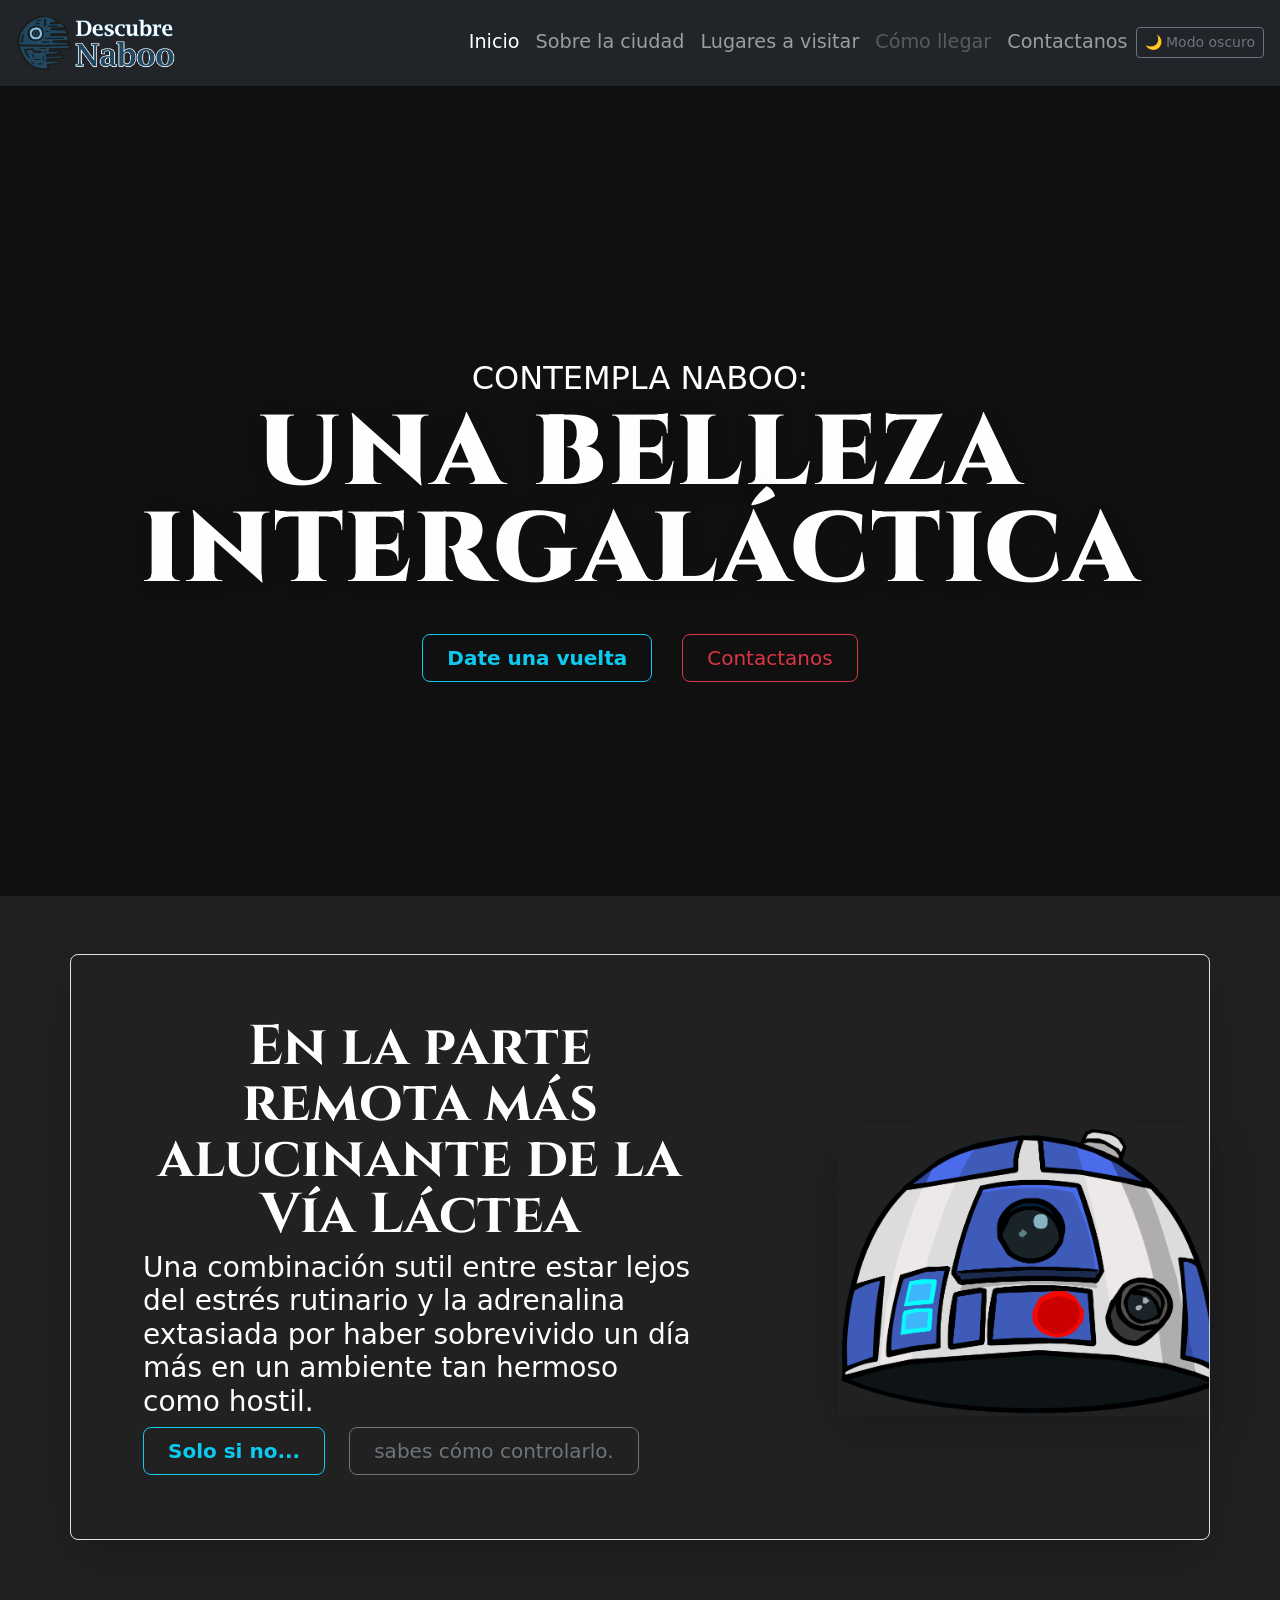
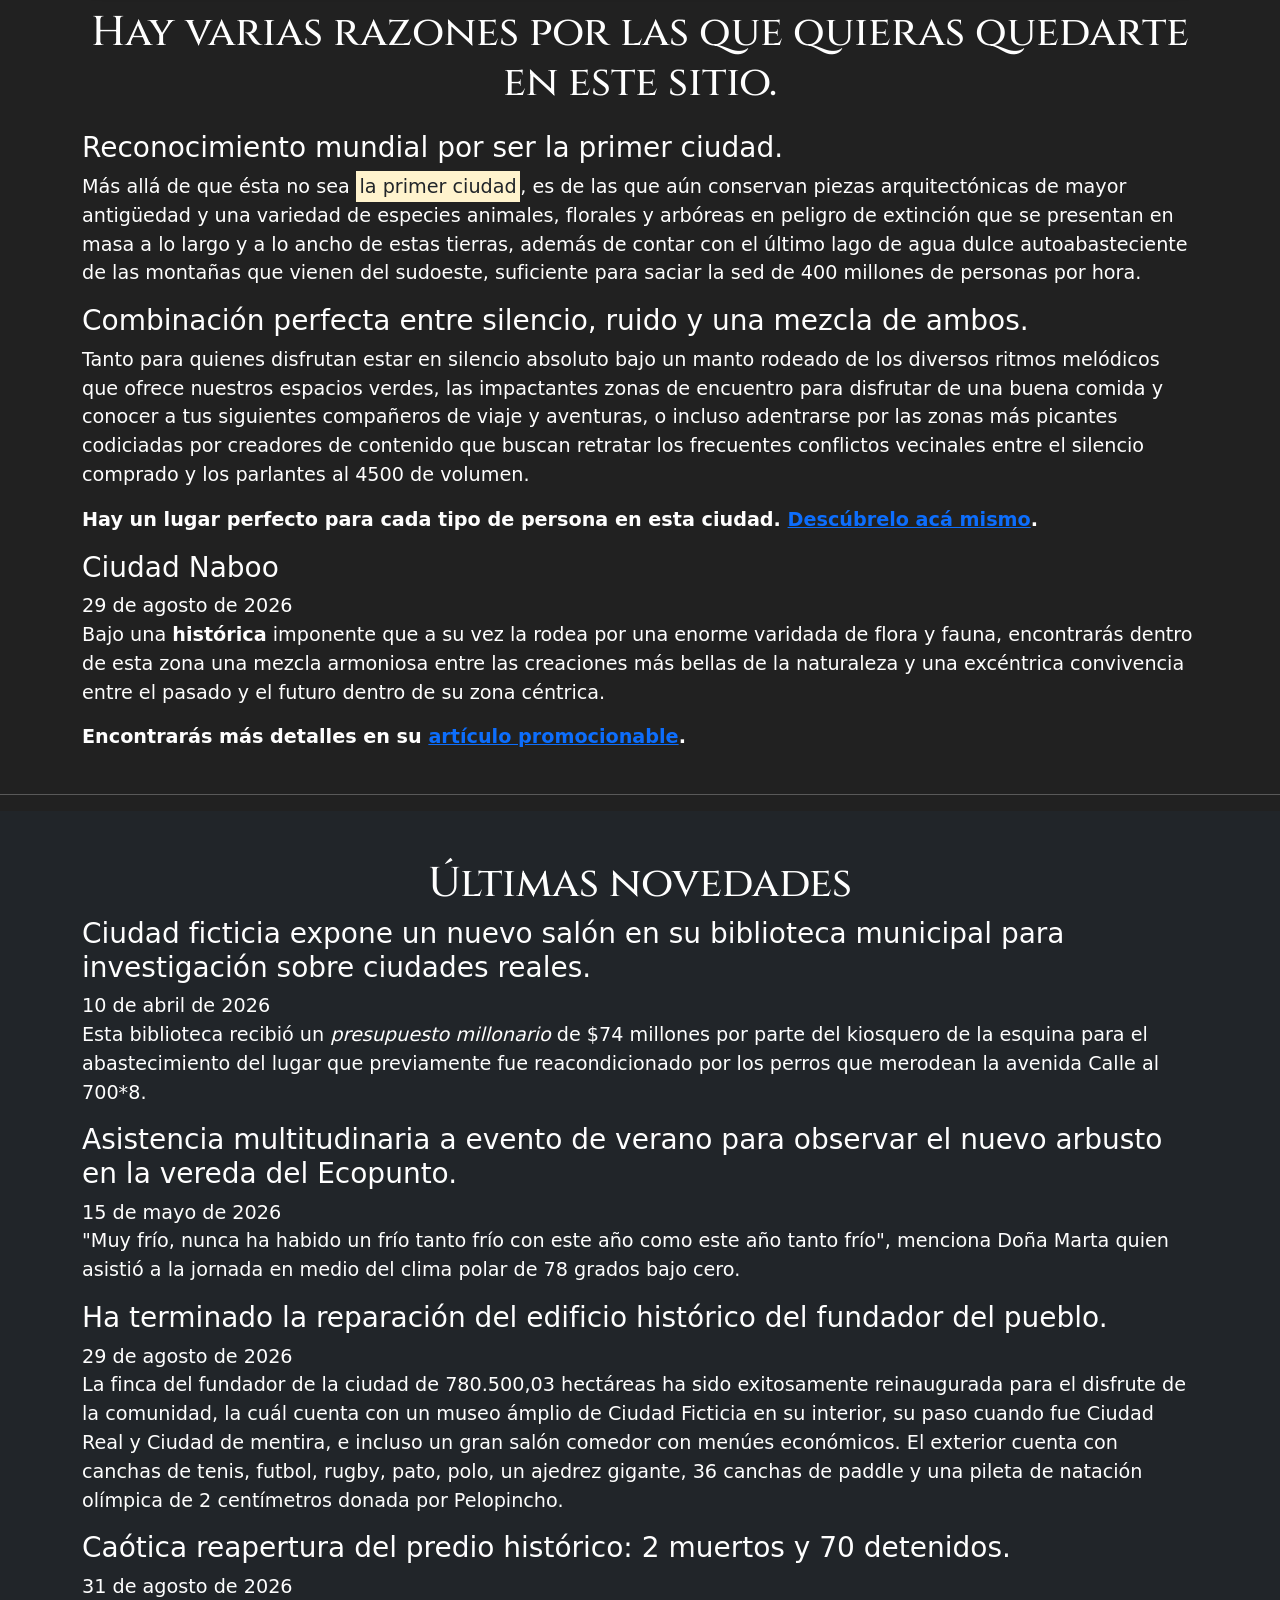
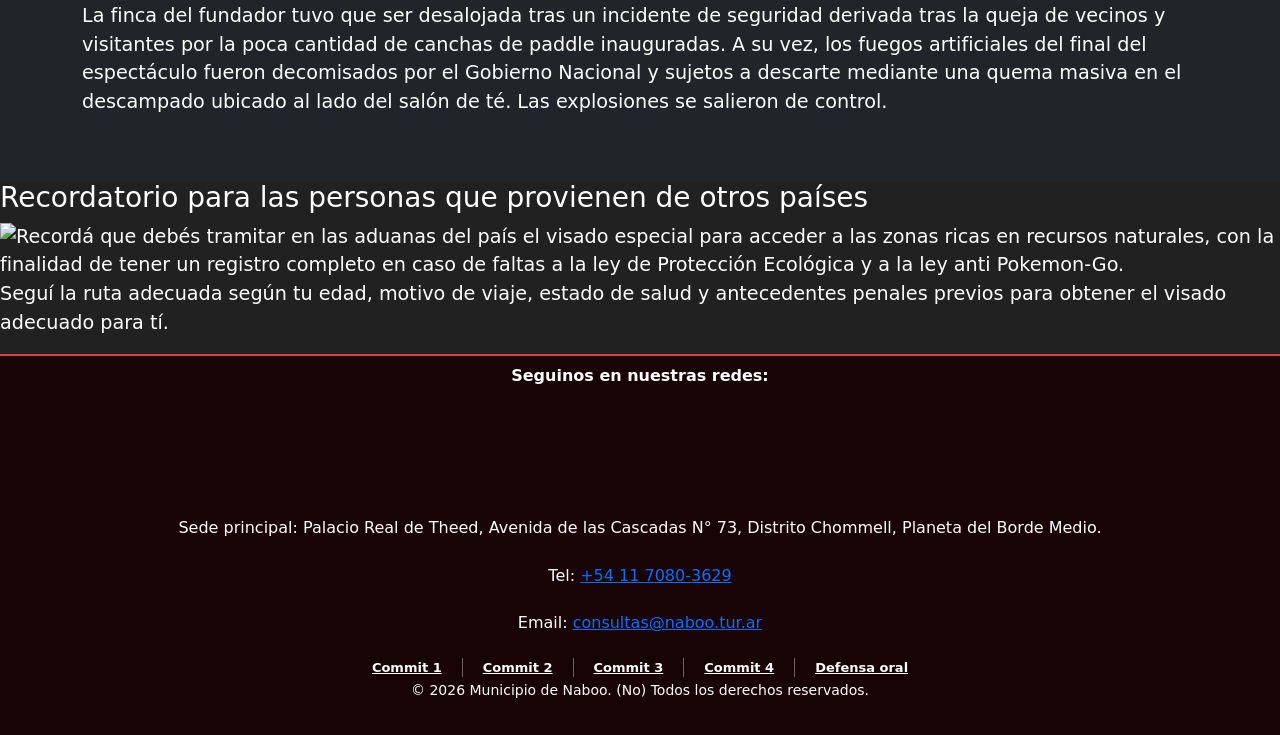
==== commit f085fda8: "Agregando id a main y cambiando nombre de link del js" ====
--- a/index.html
+++ b/index.html
@@ -60,22 +60,20 @@
                 </section>
             </div>
         </header>
-        <main>
-            <section class="resumen-ciudad">
-                <div class="container my-5 resumen-content">
-                    <div class="d-flex row p-4 pb-0 pe-lg-0 pt-lg-5 align-items-center rounded-3 border shadow-lg"> 
-                        <div class="col-lg-7 p-3 p-lg-5 pt-lg-3"> 
-                            <h2 class="display-4 fw-bold lh-1">En la parte remota más alucinante de la Vía Láctea</h2> 
-                            <p class="h3">Una combinación sutil entre estar lejos del estrés rutinario y la adrenalina extasiada por haber sobrevivido un día más en un ambiente tan hermoso como hostil.</p> 
-                            <div class="d-grid gap-2 d-md-flex justify-content-md-start mb-4 mb-lg-3"> 
-                                <button type="button" class="btn btn-outline-info btn-lg px-4 me-sm-3 fw-bold">Solo si no...</button>
-                                <button type="button" class="btn btn-outline-secondary btn-lg px-4">sabes cómo controlarlo.</button> 
-                            </div> 
-                        </div> 
-                        <div class="col-lg-4 offset-lg-1 p-0 overflow-hidden shadow-lg"> <img class="img-mascota-section rounded-lg-3" src="img/r2d2-mascota-de-naboo.png" alt="" width="720"> 
+        <main id="sitio-index">
+            <section class="container my-5 resumen-content">
+                <div class="d-flex row p-4 pb-0 pe-lg-0 pt-lg-5 align-items-center rounded-3 border shadow-lg"> 
+                    <div class="col-lg-7 p-3 p-lg-5 pt-lg-3"> 
+                        <h2 class="display-4 fw-bold lh-1">En la parte remota más alucinante de la Vía Láctea</h2> 
+                        <p class="h3">Una combinación sutil entre estar lejos del estrés rutinario y la adrenalina extasiada por haber sobrevivido un día más en un ambiente tan hermoso como hostil.</p> 
+                        <div class="d-grid gap-2 d-md-flex justify-content-md-start mb-4 mb-lg-3"> 
+                            <button type="button" class="btn btn-outline-info btn-lg px-4 me-sm-3 fw-bold">Solo si no...</button>
+                            <button type="button" class="btn btn-outline-secondary btn-lg px-4">sabes cómo controlarlo.</button> 
                         </div> 
                     </div> 
-                </div>
+                    <div class="col-lg-4 offset-lg-1 p-0 overflow-hidden shadow-lg"> <img class="img-mascota-section rounded-lg-3" src="img/r2d2-mascota-de-naboo.png" alt="" width="720"> 
+                    </div> 
+                </div> 
             </section>
             <section id="resumen-ciudad py-5">
                 <div class="container">
@@ -169,5 +167,5 @@
         </footer>
     </body>
     <script src="https://cdn.jsdelivr.net/npm/bootstrap@5.3.3/dist/js/bootstrap.bundle.min.js"></script>
-    <script src="js/scripts.js"></script>
+    <script src="js/main.js"></script>
 </html>
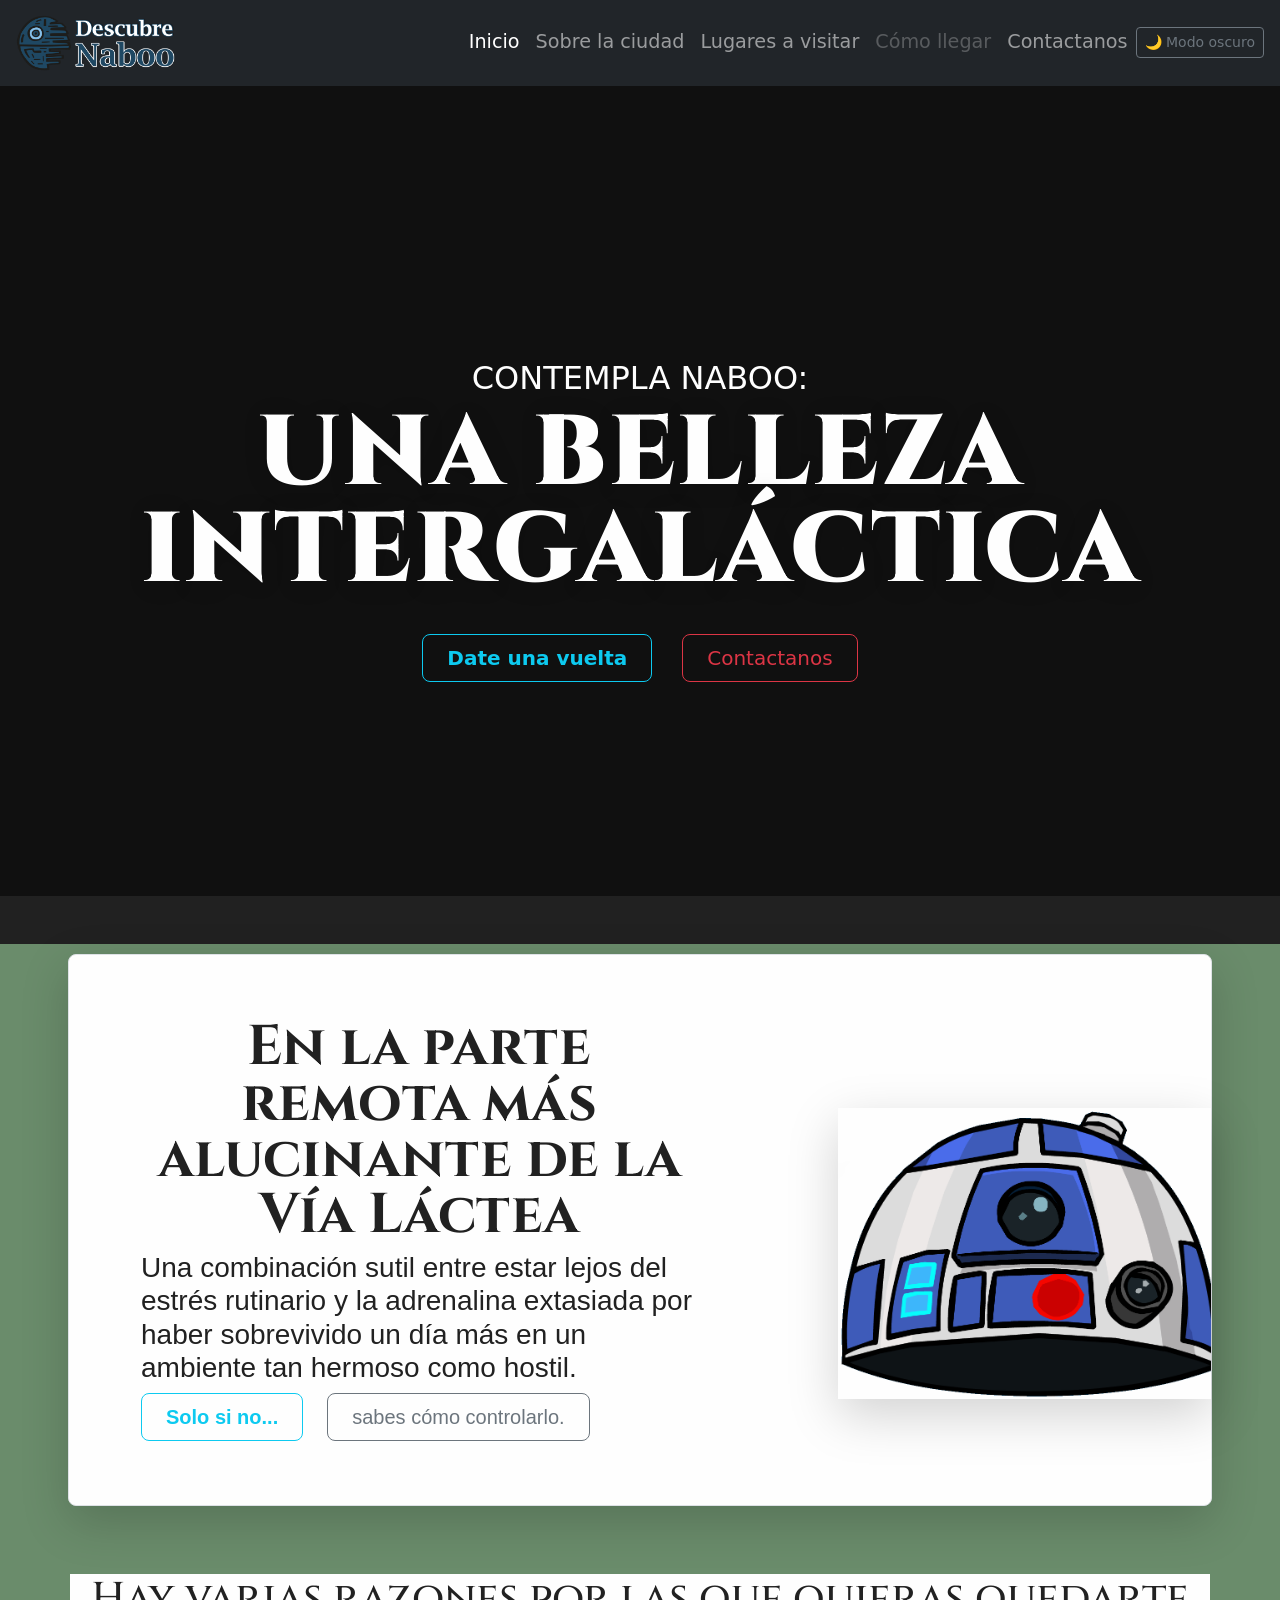
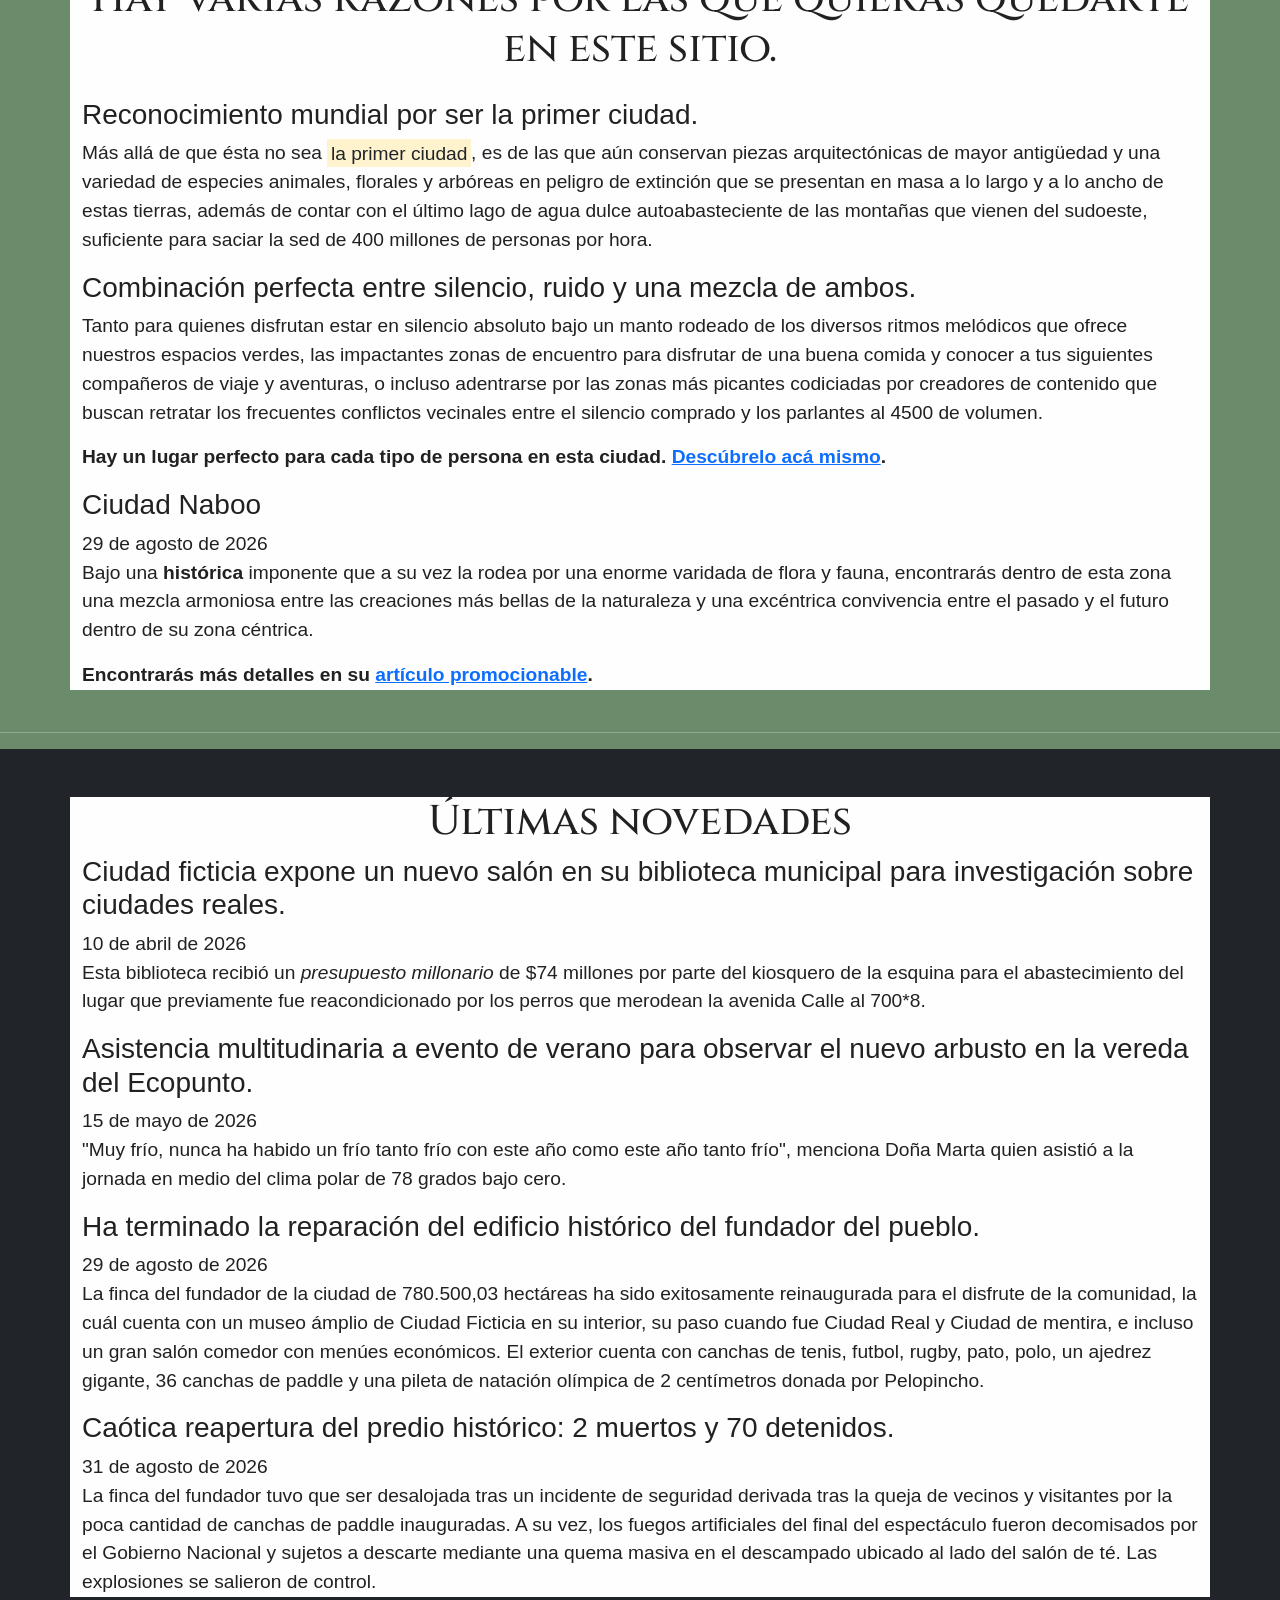
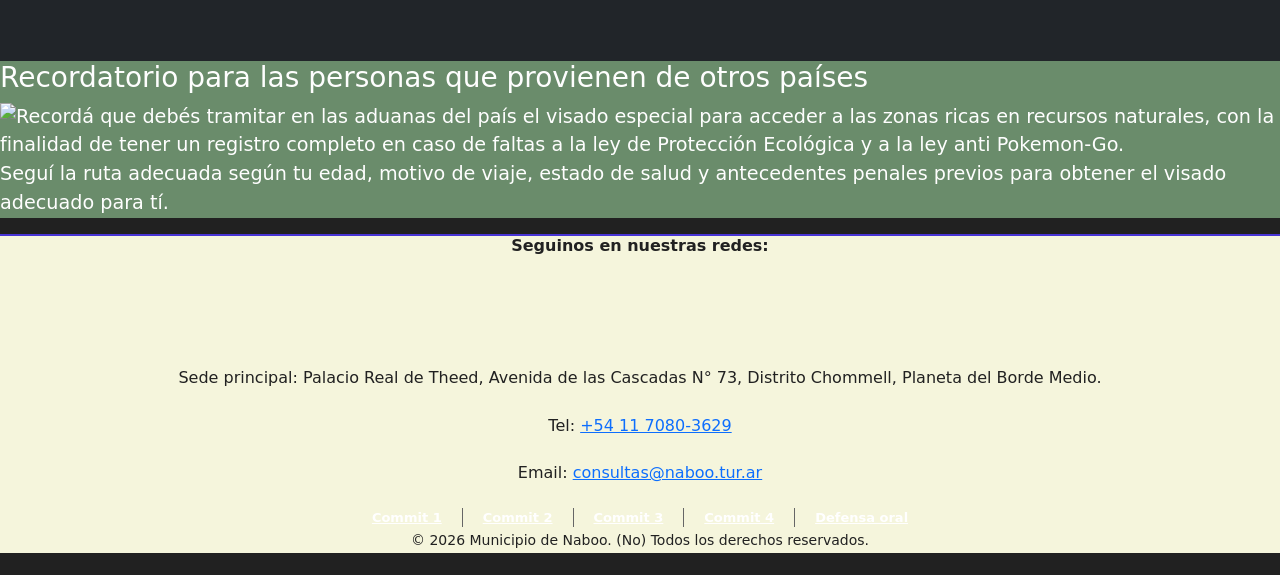
==== commit cb4a213b: "Se elimina doble declaración del css y se agrega favicon al title" ====
--- a/index.html
+++ b/index.html
@@ -5,15 +5,16 @@
         <meta name="viewport" content="width=device-width, initial-scale=1.0"> <!-- Diseño responsive en móviles -->
         <meta name="description" content="Sitio web realizado por alumnos de la UNAHUR para la materia Lenguajes Informáticos 1"> <!-- Pequeño resumen de lo que es en el fondo el sitio web-->
         <title>Bienvenida a Ciudad Naboo</title> <!-- Título de la pestaña / SEO -->
-        <link rel="stylesheet" href="css/estilos.css"> 
         <link rel="preconnect" href="https://fonts.googleapis.com"> <!-- Si se agregarán más fuentes desde Google Fonts, borrar y reunir todas las fuentes seleccionadas en 1 solo paquete antes de "get embed code" -->
         <link rel="preconnect" href="https://fonts.gstatic.com" crossorigin> <!-- La fuente será Cinzel para títulos H1 y H2, mientras que Open Sans será para todo el contenido restante. -->
         <link href="https://fonts.googleapis.com/css2?family=Cinzel:wght@400..900&family=Open+Sans:ital,wght@0,300..800;1,300..800&display=swap" rel="stylesheet">
         <link href="https://cdn.jsdelivr.net/npm/bootstrap@5.3.3/dist/css/bootstrap.min.css" rel="stylesheet">
         <!-- <link rel="stylesheet" href="https://use.fontawesome.com/releases/v5.7.1/css/all.css" crossorigin> Aún falta conseguir librerías de logotipos, o quizá subir svg o ico de social-media-->
         <link rel="stylesheet" href="css/estilos.css"> <!-- El CSS propio debe ir abajo del Bootstrap en la lista, así nuestros estilos tienen mayor jerarquía -->
-        <!-- averiguar si es correcto colocar esto en un archivo con deploy en GitHub:
-        <link rel="icon" type="image/ico" href="favicon.ico"/> -->
+        <link rel="apple-touch-icon" sizes="180x180" href="/apple-touch-icon.png"> <!-- tamaño requerido para APPLE, dentro de Safari o como acceso directo desde celu o MAC -->
+        <link rel="icon" type="image/png" sizes="32x32" href="/favicon-32x32.png"> <!-- favicon - ícono que se ve en las pestañas, al lado del contenido de <title> -->
+        <link rel="icon" type="image/png" sizes="16x16" href="/favicon-16x16.png"> <!-- distintos tamaños de acuerdo a la resolución de pantalla -->
+        <link rel="manifest" href="/site.webmanifest"> <!-- estándares de cómo deben aparecer los íconos en los accesos directos de Android o Apple con su función de descarga de Aplicaciones Wes Progresivas (PWA) -->
     </head>
     <body>
         <header class="d-flex flex-column"> <!-- colocar imágenes de logo con Bootstrap https://getbootstrap.esdocu.com/docs/5.3/components/navbar/? -->
--- a/css/estilos.css
+++ b/css/estilos.css
@@ -40,9 +40,18 @@
 } FALTAN DEFINIR ALGUNOS COLORES */
 
 /**** ETIQUETAS ESTRUCTURALES DEL HTML ****/
-section {
+main#sitio-index{
+    background-color: var(--verde-apaleado);
+}
+
+main#sitio-index section {
     padding: 10px;
-    font-style: var(--fuente-cuerpos);
+    font-family: var(--fuente-cuerpos);
+}
+
+main#sitio-index section div{
+    background-color: var(--blanco);
+    color: var(--negro);
 }
 
 /*** ----- ETIQUETAS GENERALES SIN CLASES ----- ***/
@@ -162,9 +171,9 @@
 /**** FOOTER -pie de página- ****/
 footer {
     width: 100%;
-    background-color: #180404;
-    color: var(--blanco);
-    border-top: 2px solid var(--rojo-sable);
+    background-color: var(--amarillo-apaleado);
+    color: var(--negro);
+    border-top: 2px solid var(--azul-sable);
     margin: auto;
 }
 /* REDES SOCIALES */
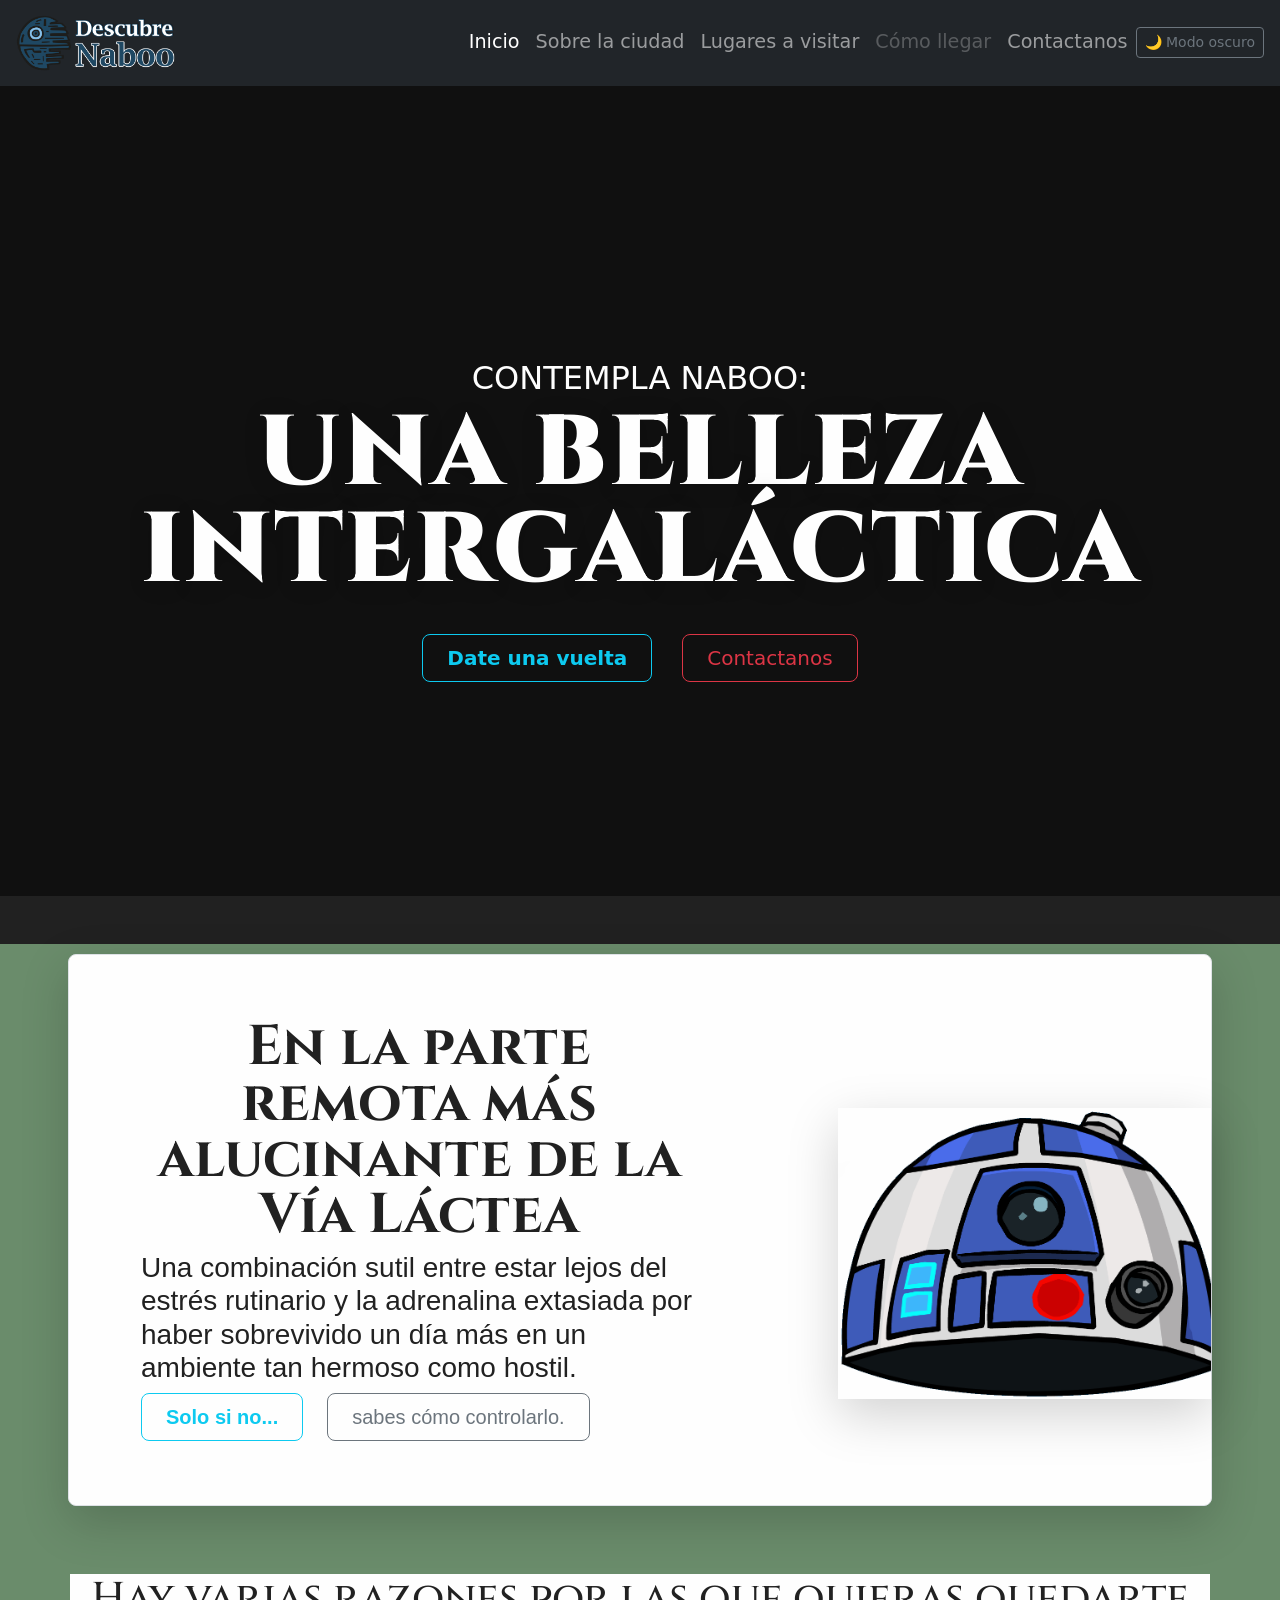
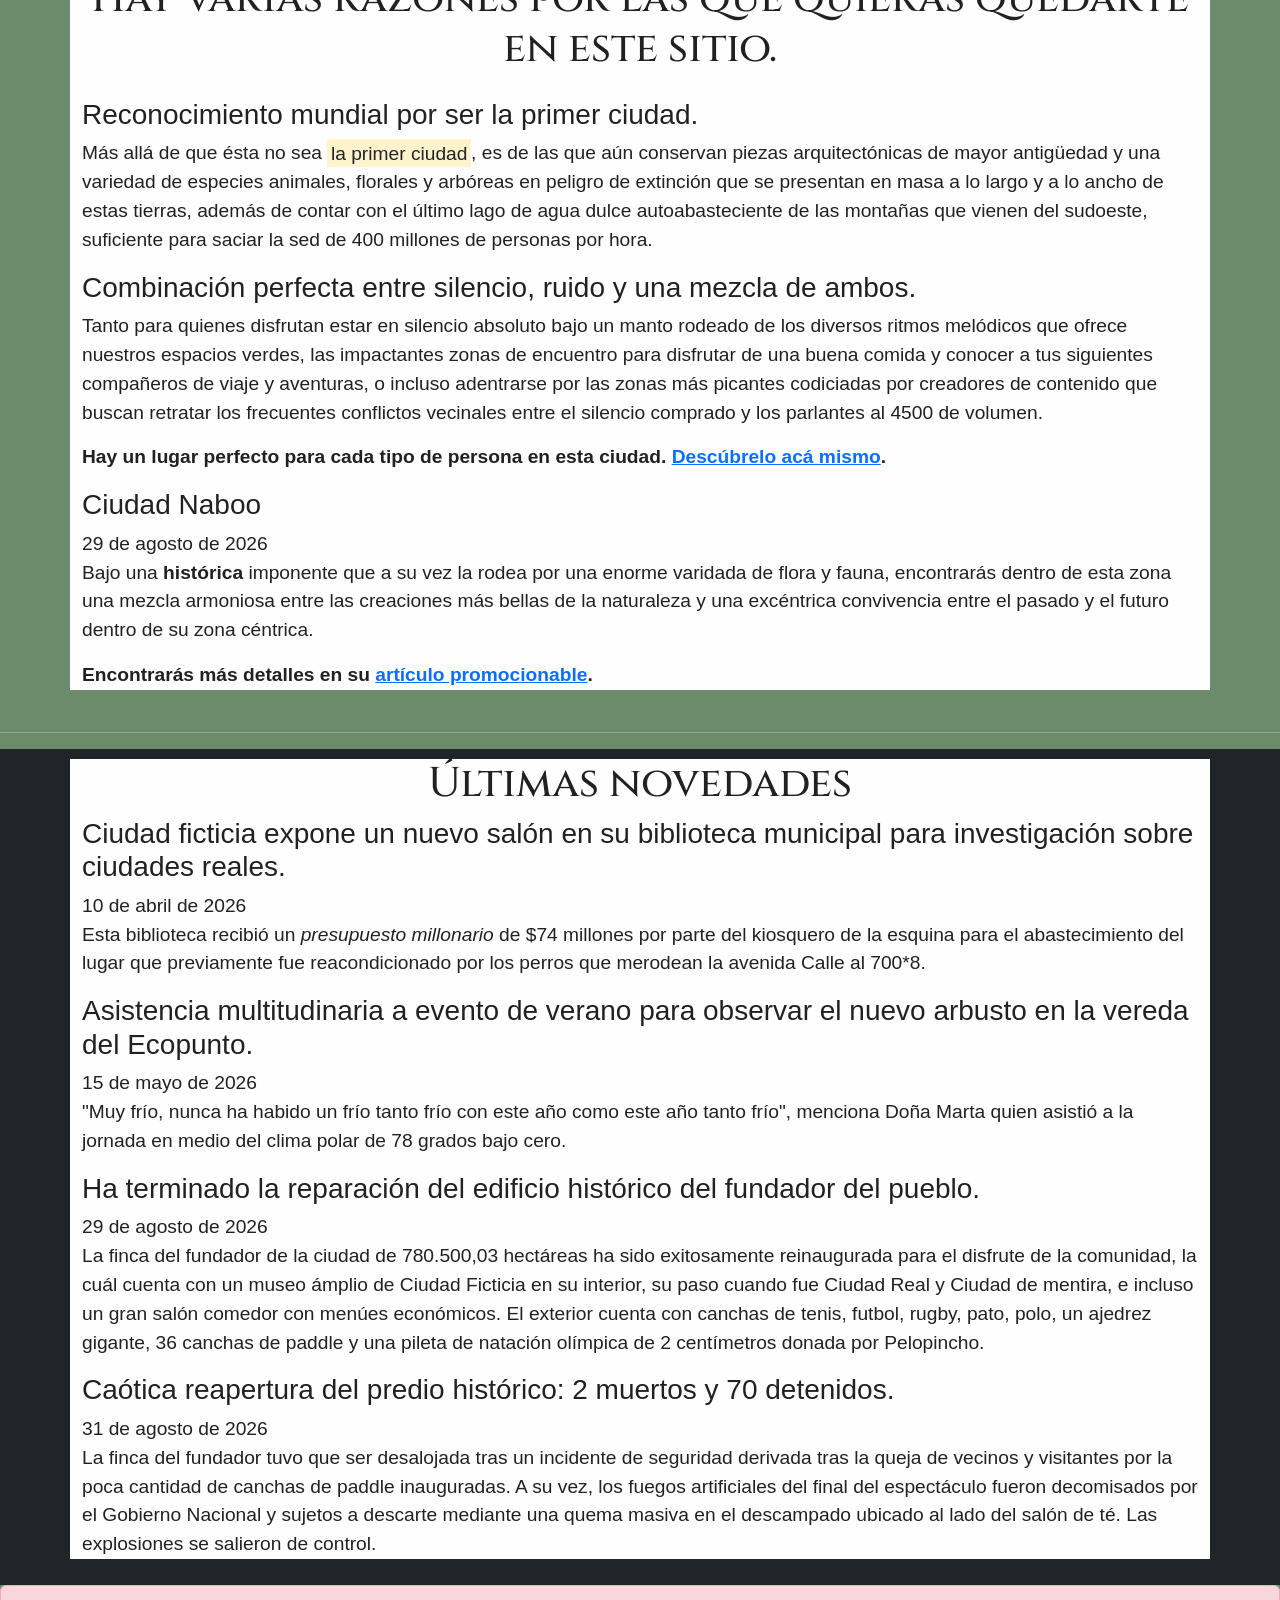
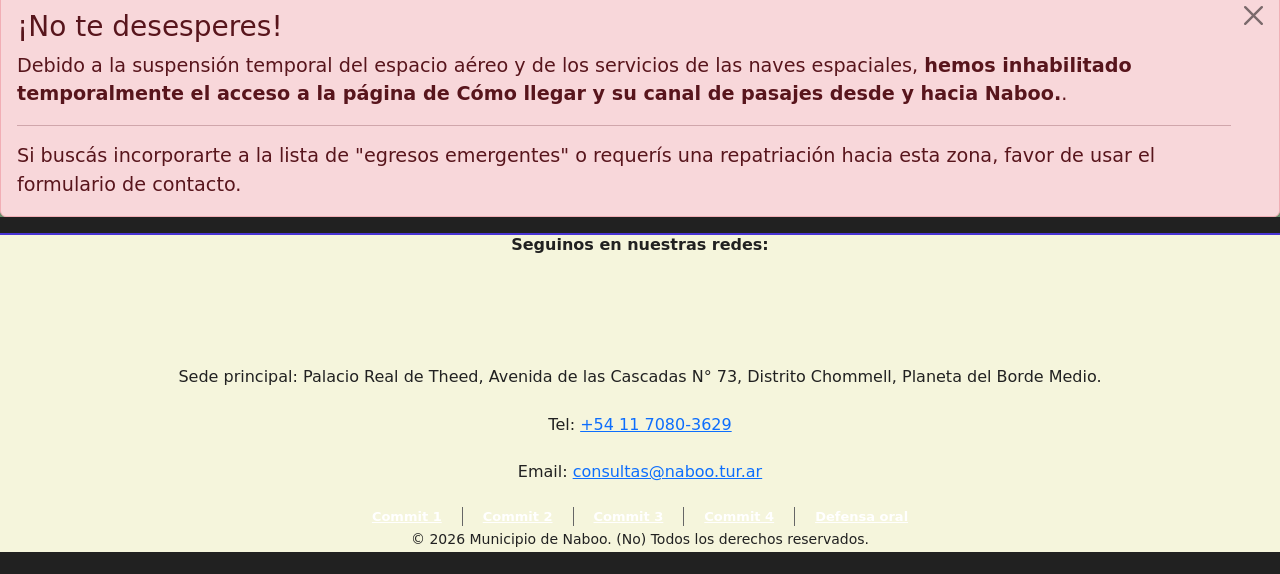
==== commit 3cf11f36: "modo oscuro, aviso en link nav disabled, otro texto en aside Se cambió el mensaje de alerta mostrado" ====
--- a/index.html
+++ b/index.html
@@ -1,5 +1,5 @@
 <!DOCTYPE html>
-<html lang="es">
+<html lang="es" data-bs-theme="light">
     <head>
         <meta charset="UTF-8"> <!-- Codificación de caracteres -->
         <meta name="viewport" content="width=device-width, initial-scale=1.0"> <!-- Diseño responsive en móviles -->
@@ -37,7 +37,7 @@
                             <a class="nav-link" href="lugares.html">Lugares a visitar</a>
                         </li>
                         <li class="nav-item">
-                        <a class="nav-link disabled" aria-disabled="true">Cómo llegar</a>
+                        <a class="nav-link disabled" aria-disabled="true" data-toggle="tooltip" data-placement="bottom" title="Página en mantenimiento">Cómo llegar</a>
                         </li>
                         <li class="nav-item">
                             <a class="nav-link" href="contacto.html">Contactanos</a>
@@ -76,7 +76,7 @@
                     </div> 
                 </div> 
             </section>
-            <section id="resumen-ciudad py-5">
+            <section id="resumen-ciudad py-10 px-20">
                 <div class="container">
                         <h2 class="text-center mb-4">Hay varias razones por las que quieras quedarte en este sitio.</h2>
                     <article>
@@ -97,7 +97,7 @@
                 </div>
             </section>
             <hr>
-            <section id="novedades" class="py-5 bg-dark">
+            <section id="novedades" class="py-10 px-20 bg-dark">
                 <div class="container">
                     <h2>Últimas novedades</h2>
                     <article>
@@ -122,13 +122,17 @@
                     </article>
                 </div>
             </section>
-            <aside>
-                <h3>Recordatorio para las personas que provienen de otros países</h3>
-                <!-- IMAGEN - aún no se ha asignado un uso específico a la zona dedicada a la etiqueta ASIDE -->
-                <figure>
-                    <img src="img/mapaconceptual-visado.jpg" alt="Recordá que debés tramitar en las aduanas del país el visado especial para acceder a las zonas ricas en recursos naturales, con la finalidad de tener un registro completo en caso de faltas a la ley de Protección Ecológica y a la ley anti Pokemon-Go." width="800" height="400" loading="lazy">
-                    <figcaption>Seguí la ruta adecuada según tu edad, motivo de viaje, estado de salud y antecedentes penales previos para obtener el visado adecuado para tí.</figcaption>
-                </figure>
+            <aside class="aviso">
+                <!-- la etiqueta ASIDE quedará sin imagen pero se probará un mensaje flotante cuyo botón de cerrar se incluye en el lenguaje Bootstrap -->
+                <div class="alert alert-danger alert-dismissible fade show" role="alert">
+                    <strong>
+                        <h3></h3></strong> 
+                    <button type="button" class="btn-close" data-bs-dismiss="alert" aria-label="Close"></button>
+                    <h3 class="alert-heading">¡No te desesperes!</h3>
+                    <p>Debido a la suspensión temporal del espacio aéreo y de los servicios de las naves espaciales, <strong>hemos inhabilitado temporalmente el acceso a la página de Cómo llegar y su canal de pasajes desde y hacia Naboo.</strong>.</p>
+                    <hr>
+                    <p class="mb-0">Si buscás incorporarte a la lista de "egresos emergentes" o requerís una repatriación hacia esta zona, favor de usar el formulario de contacto.</p>
+                </div>
             </aside>
         </main>
         <footer>
--- a/css/estilos.css
+++ b/css/estilos.css
@@ -168,6 +168,15 @@
     width: 20em;
 }
 
+aside .aviso {
+  width: 3rem;
+  height: 14vh;
+  background-color:;
+  position: absolute;
+  bottom: 0;
+  right: 0;
+}
+
 /**** FOOTER -pie de página- ****/
 footer {
     width: 100%;
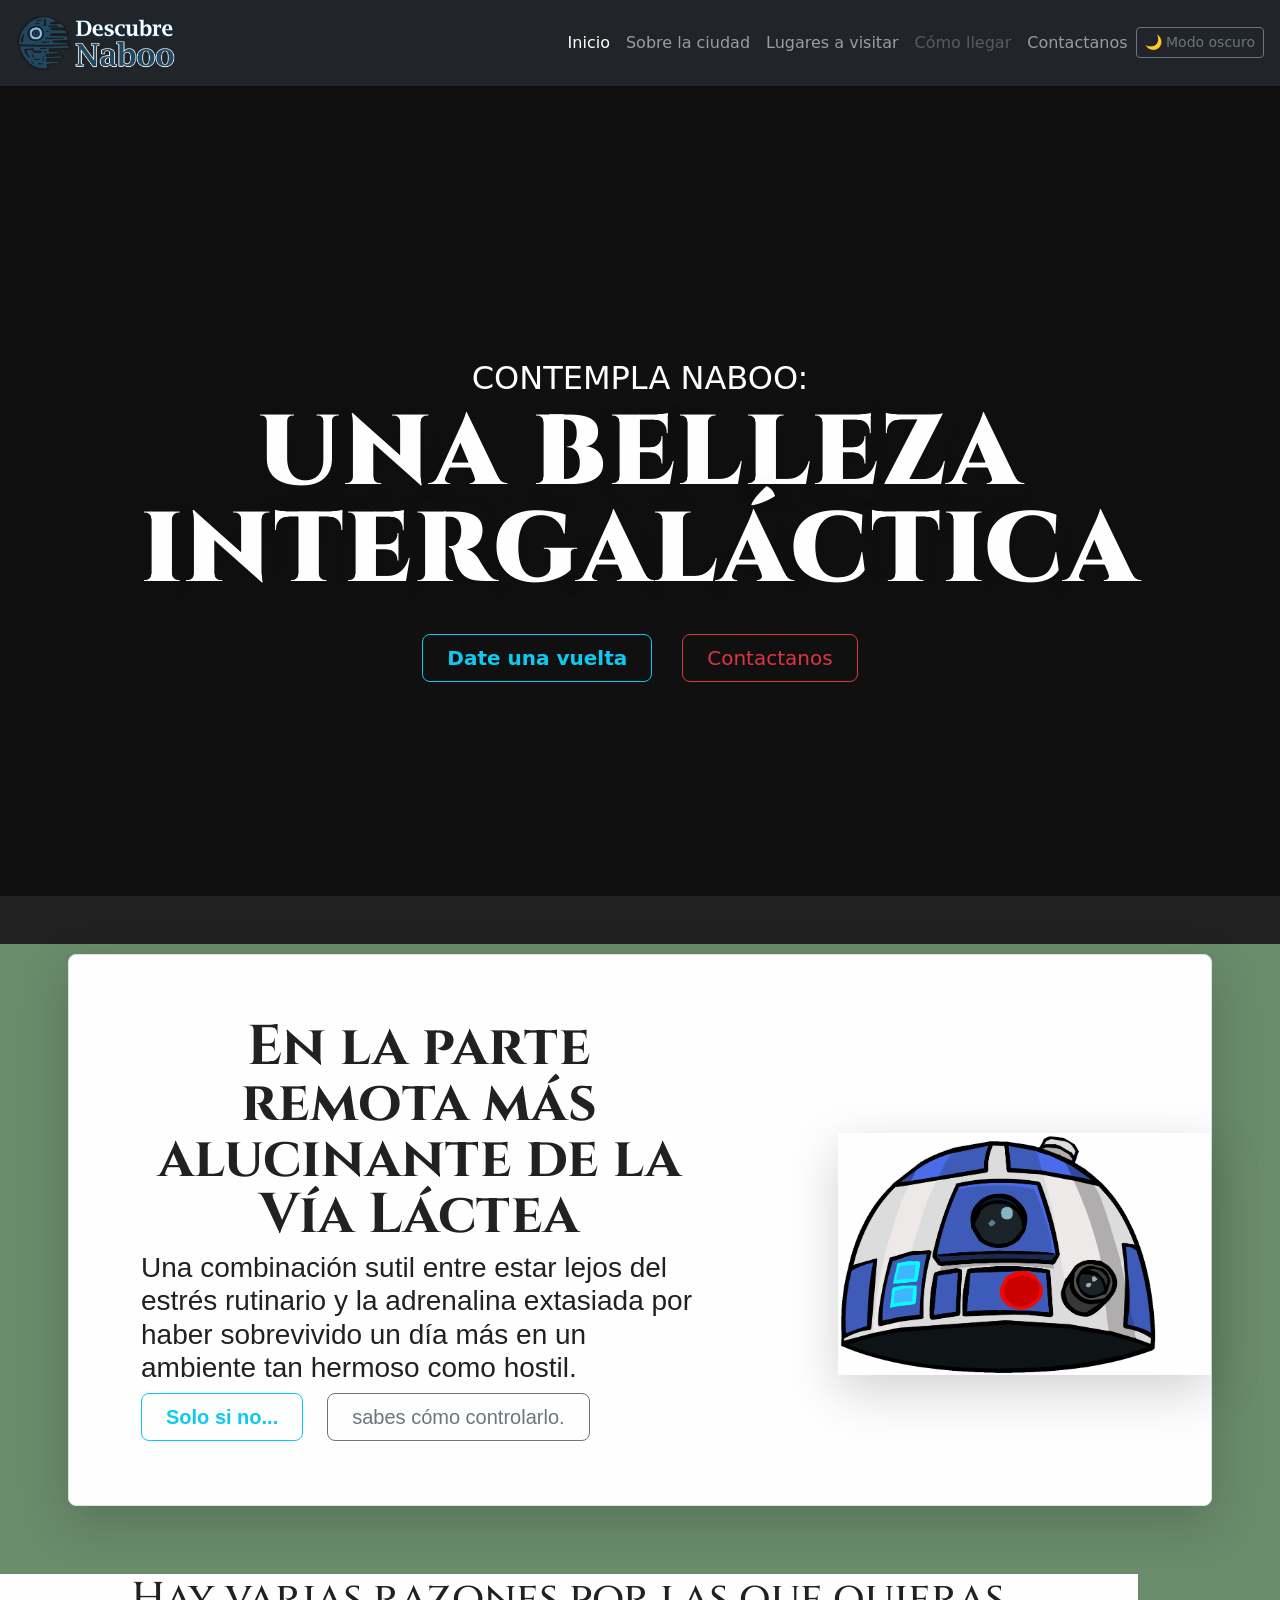
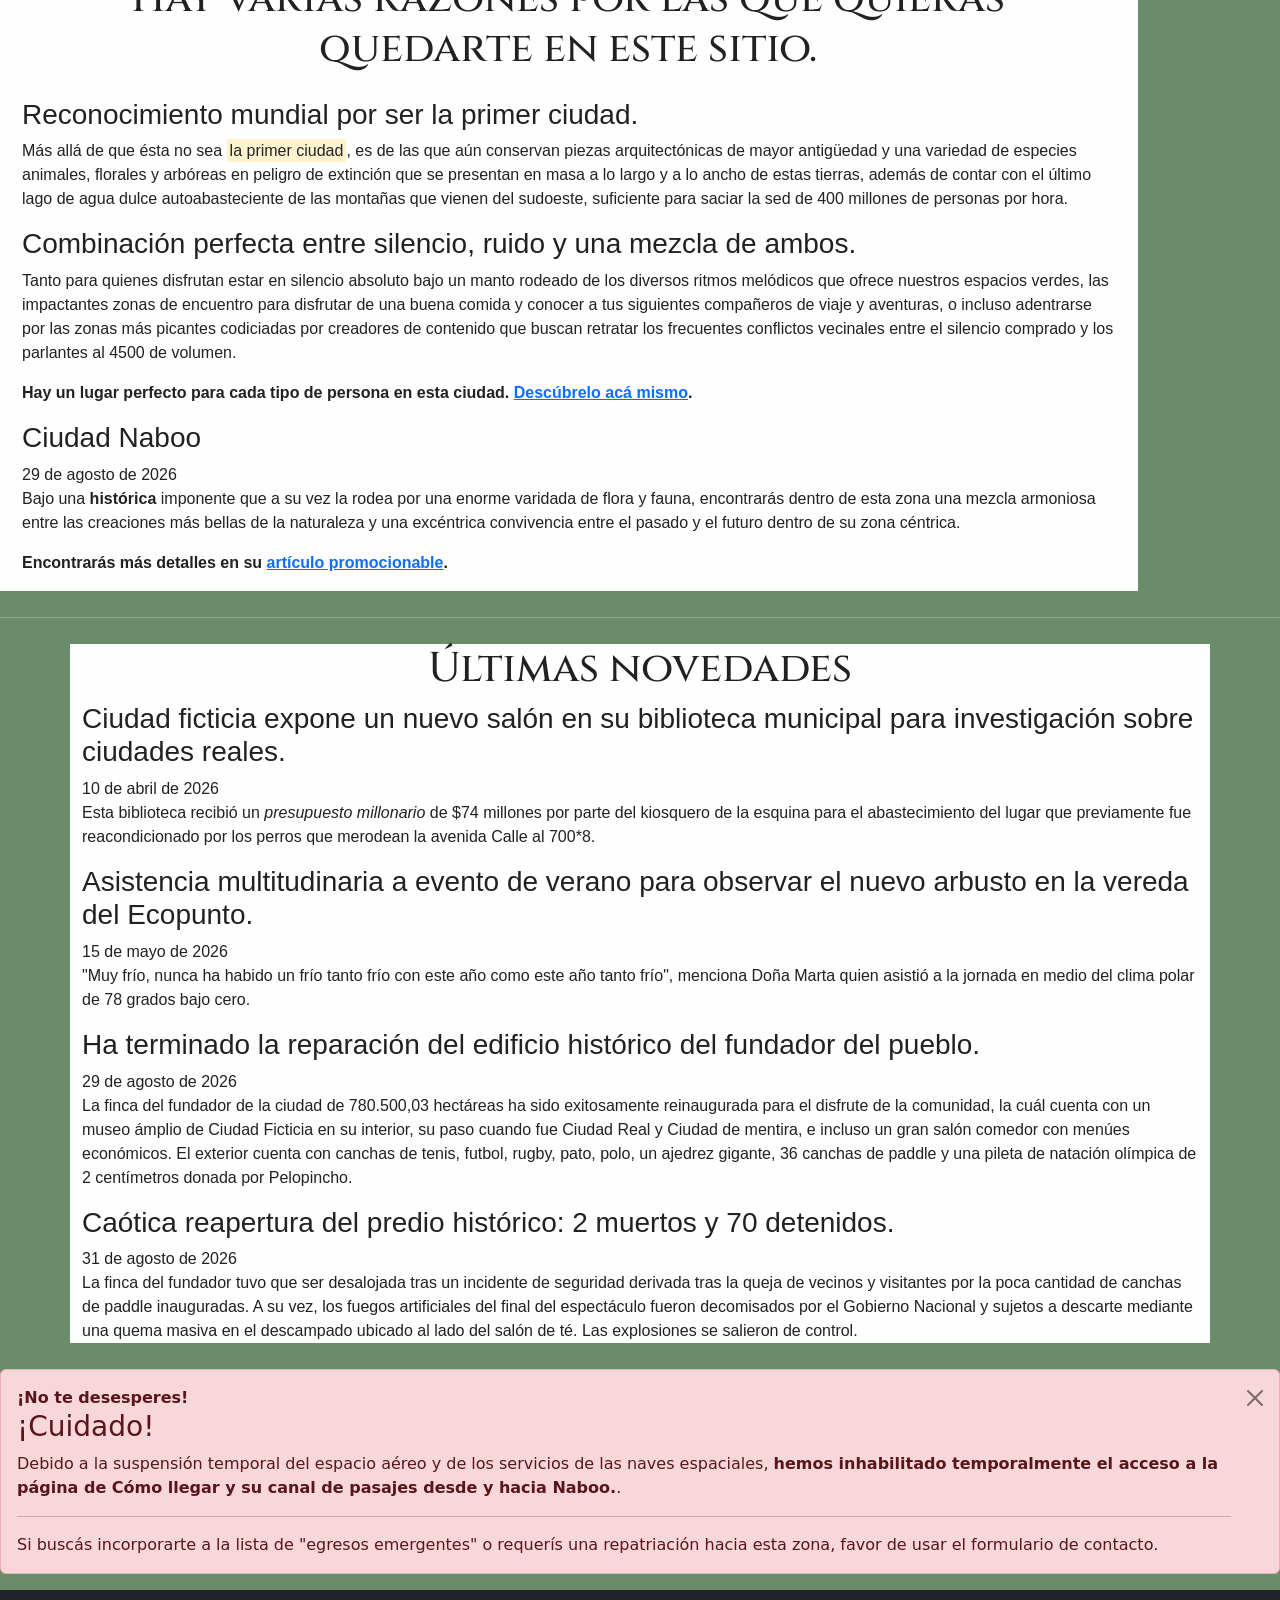
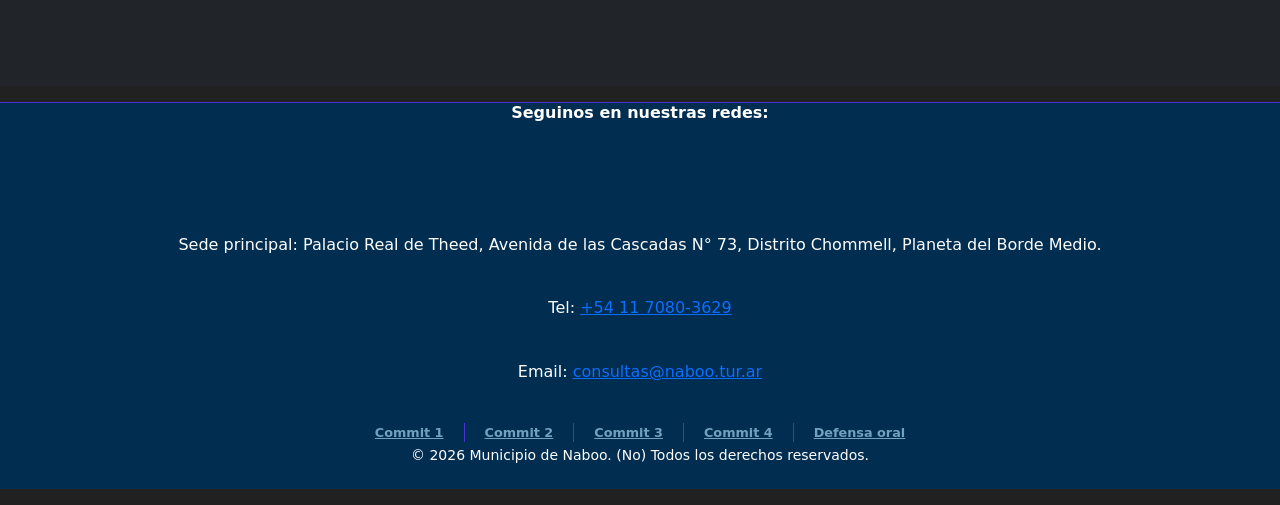
==== commit 76ef1fe9: "Actualizando Bootstrap, cambios en section y aside Se está probando un aviso interactivo. Ahora mism" ====
--- a/index.html
+++ b/index.html
@@ -8,13 +8,12 @@
         <link rel="preconnect" href="https://fonts.googleapis.com"> <!-- Si se agregarán más fuentes desde Google Fonts, borrar y reunir todas las fuentes seleccionadas en 1 solo paquete antes de "get embed code" -->
         <link rel="preconnect" href="https://fonts.gstatic.com" crossorigin> <!-- La fuente será Cinzel para títulos H1 y H2, mientras que Open Sans será para todo el contenido restante. -->
         <link href="https://fonts.googleapis.com/css2?family=Cinzel:wght@400..900&family=Open+Sans:ital,wght@0,300..800;1,300..800&display=swap" rel="stylesheet">
-        <link href="https://cdn.jsdelivr.net/npm/bootstrap@5.3.3/dist/css/bootstrap.min.css" rel="stylesheet">
-        <!-- <link rel="stylesheet" href="https://use.fontawesome.com/releases/v5.7.1/css/all.css" crossorigin> Aún falta conseguir librerías de logotipos, o quizá subir svg o ico de social-media-->
-        <link rel="stylesheet" href="css/estilos.css"> <!-- El CSS propio debe ir abajo del Bootstrap en la lista, así nuestros estilos tienen mayor jerarquía -->
+        <link href="https://cdn.jsdelivr.net/npm/bootstrap@5.3.9/dist/css/bootstrap.min.css" rel="stylesheet" integrity="sha384-yEPZ7jP9S0QKiUQ0m3jjsO4ProIW7wvR9gXkI7JOGa2XVsw53Yke2bsdkBbjmmiX" crossorigin="anonymous">
         <link rel="apple-touch-icon" sizes="180x180" href="/apple-touch-icon.png"> <!-- tamaño requerido para APPLE, dentro de Safari o como acceso directo desde celu o MAC -->
         <link rel="icon" type="image/png" sizes="32x32" href="/favicon-32x32.png"> <!-- favicon - ícono que se ve en las pestañas, al lado del contenido de <title> -->
         <link rel="icon" type="image/png" sizes="16x16" href="/favicon-16x16.png"> <!-- distintos tamaños de acuerdo a la resolución de pantalla -->
         <link rel="manifest" href="/site.webmanifest"> <!-- estándares de cómo deben aparecer los íconos en los accesos directos de Android o Apple con su función de descarga de Aplicaciones Wes Progresivas (PWA) -->
+        <link rel="stylesheet" href="css/estilos.css"> <!-- El CSS propio debe ir abajo del Bootstrap en la lista, así nuestros estilos tienen mayor jerarquía en la cascada-->
     </head>
     <body>
         <header class="d-flex flex-column"> <!-- colocar imágenes de logo con Bootstrap https://getbootstrap.esdocu.com/docs/5.3/components/navbar/? -->
@@ -44,8 +43,8 @@
                         </li>
                     </ul>
                     <button id="btn-modo" class="btn btn-outline-secondary btn-sm mr-2">🌙 Modo oscuro</button>
+                </div>
             </nav>
-            </div>
             <div class="hero">
                 <video class="hero-video" autoplay muted loop playsinline poster="imagenes/portada.jpg" aria-hidden="true">
                         <source src="img/starfield-footage.mp4" type="video/mp4">
@@ -76,8 +75,8 @@
                     </div> 
                 </div> 
             </section>
-            <section id="resumen-ciudad py-10 px-20">
-                <div class="container">
+            <section id="container my-5 resumen-ciudad">
+                <div class="container d-flex row">
                         <h2 class="text-center mb-4">Hay varias razones por las que quieras quedarte en este sitio.</h2>
                     <article>
                         <h3>Reconocimiento mundial por ser la primer ciudad.</h3>
@@ -97,7 +96,7 @@
                 </div>
             </section>
             <hr>
-            <section id="novedades" class="py-10 px-20 bg-dark">
+            <section id="container my-5 resumen-ciudad" class="py-10 px-20">
                 <div class="container">
                     <h2>Últimas novedades</h2>
                     <article>
@@ -125,15 +124,30 @@
             <aside class="aviso">
                 <!-- la etiqueta ASIDE quedará sin imagen pero se probará un mensaje flotante cuyo botón de cerrar se incluye en el lenguaje Bootstrap -->
                 <div class="alert alert-danger alert-dismissible fade show" role="alert">
-                    <strong>
-                        <h3></h3></strong> 
+                    <strong>¡No te desesperes!</strong>
                     <button type="button" class="btn-close" data-bs-dismiss="alert" aria-label="Close"></button>
-                    <h3 class="alert-heading">¡No te desesperes!</h3>
+                    <h3 class="alert-heading">¡Cuidado!</h3>
                     <p>Debido a la suspensión temporal del espacio aéreo y de los servicios de las naves espaciales, <strong>hemos inhabilitado temporalmente el acceso a la página de Cómo llegar y su canal de pasajes desde y hacia Naboo.</strong>.</p>
                     <hr>
                     <p class="mb-0">Si buscás incorporarte a la lista de "egresos emergentes" o requerís una repatriación hacia esta zona, favor de usar el formulario de contacto.</p>
                 </div>
             </aside>
+            <article class="my-3" id="toasts">
+                <div class="bd-example-snippet bd-code-snippet" data-pagefind-ignore>
+                    <div class="bd-example m-0 border-0 bg-dark p-5 align-items-center">
+                        <div class="toast" role="alert" aria-live="assertive" aria-atomic="true" >
+                            <div class="toast-header">
+                                <strong class="me-auto">¡No te desesperes!</strong>
+                                <small class="text-body-secondary">11 mins ago</small>
+                                <button type="button" class="btn-close" data-bs-dismiss="toast" aria-label="Close"></button>
+                            </div>
+                            <div class="toast-body">
+                                Debido a la suspensión temporal del espacio aéreo y de los servicios de las naves espaciales, <strong>hemos inhabilitado temporalmente el acceso a la página de Cómo llegar y su canal de pasajes desde y hacia Naboo.</strong>.
+                            </div>
+                        </div>
+                    </div>
+                </div>
+            </article>  
         </main>
         <footer>
             <!-- SECCIÓN DE REDES SOCIALES -->
@@ -171,6 +185,6 @@
             </section>
         </footer>
     </body>
-    <script src="https://cdn.jsdelivr.net/npm/bootstrap@5.3.3/dist/js/bootstrap.bundle.min.js"></script>
+    <script src="https://cdn.jsdelivr.net/npm/bootstrap@5.3.9/dist/js/bootstrap.bundle.min.js" integrity="sha384-WyOxWvTyr1QaMPfiPJSv76iReVthorl5uWlFtZPyK0IEB0hGzo9y5Bp9mYanr8Bu" crossorigin="anonymous"></script>
     <script src="js/main.js"></script>
 </html>
--- a/css/estilos.css
+++ b/css/estilos.css
@@ -23,15 +23,20 @@
     list-style: none; /* veamos si sirve para mejorar la navegación y las listas desordenadas */
     text-decoration: none; /* quita desde el arranque todas las líneas de subrayado y tachado que puede tener cualquier texto */
 }
-html {
-    font-size: 16px;
-}
+
 body {
     background-color: var(--negro);
     color: var(--blanco);
     margin: 0 auto;
-    font-size: 1.2rem;
-}
+    font-size: 16px;
+    cursor: url("cursor-azul-sable.gif") 0 0, auto; /* Puntero del mouse en cualquier situación, 0 0 define la esquina top 0 left 0 como forma de clickear */
+}
+a,
+button,
+.cursor-pointer {
+  cursor: url("cursor-rojo-sable.gif") 0 0, pointer; /* cuando apunte a algún enlace, algún botón o algo con la clase "cursor-pointer" */
+}
+
 /*  se puede usar clear: left; en los párrafos p que se queden pegados después de una imagen img
     AÚN NO ESTÁ IMPLEMENTADO EL BOTÓN DE MODO OSCURO
 body.modo-oscuro { 
@@ -68,13 +73,43 @@
     font-size: 2.6rem;
 }
 
-/**** -------- CLASES -------- ****/
-/* CLASES DEL HEADER */
+/**** -------- HEADER Y NAV -------- ****/
 nav #logo {
     width: 160px;
     padding: 0;
 }
-
+.navbar-brand {
+    display: inline-flex;
+    align-items: center;
+    gap: 12px;
+    color: var(--blanco);
+    text-decoration: none;
+    font-size: 1.05rem;
+    font-weight: 800;
+    letter-spacing: .035em;
+    line-height: 1.05;
+}
+.nav-item {
+    display: flex;
+    align-items: center;
+    gap: clamp(18px, 3.2vw, 52px);
+}
+.nav-link a {
+    border: 2px solid transparent;
+    color: var(--blanco);
+    text-decoration: none;
+    font-size: 1rem;
+    font-weight: bold;
+    transition: opacity .2s ease;
+}
+.nav-link a:hover {
+    opacity: .7;
+    background-color:var(--verde-oscuro);
+    border-radius: 10px;
+}
+
+/**** -------- CLASES -------- ****/
+/**** HERO index.html ****/
 section h1#hero-encabezado {
     margin: 0 0 34px;
     font-size: clamp(2.8rem, 8vw, 6.2rem);
@@ -84,8 +119,6 @@
     text-wrap: balance;
     text-shadow: 0 3px 22px rgba(0,0,0,.18);
 }
-
-/**** HERO index.html ****/
 .hero {
     position: relative;
     display: flex;
@@ -94,6 +127,13 @@
     justify-content: center;
     overflow: hidden;
     isolation: isolate;
+}
+.hero::after {
+    content: "";
+    position: absolute;
+    z-index: -1;
+    inset: 0;
+    background: rgba(0,0,0,.5);
 }
 .hero-video {
     position: absolute;
@@ -103,51 +143,6 @@
     height: 100%;
     object-fit: cover;
 }
-.hero::after {
-    content: "";
-    position: absolute;
-    z-index: -1;
-    inset: 0;
-    background: rgba(0,0,0,.5);
-}
-section h1#hero-encabezado {
-    margin: 0 0 34px;
-    font-size: clamp(2.8rem, 8vw, 6.2rem);
-    font-weight: 900;
-    letter-spacing: .025em;
-    line-height: .98;
-    text-wrap: balance;
-    text-shadow: 0 3px 22px rgba(0,0,0,.18);
-}
-.navbar-brand {
-    display: inline-flex;
-    align-items: center;
-    gap: 12px;
-    color: var(--blanco);
-    text-decoration: none;
-    font-size: 1.05rem;
-    font-weight: 800;
-    letter-spacing: .035em;
-    line-height: 1.05;
-}
-.nav-item {
-    display: flex;
-    align-items: center;
-    gap: clamp(18px, 3.2vw, 52px);
-}
-.nav-link a {
-    border: 2px solid transparent;
-    color: var(--blanco);
-    text-decoration: none;
-    font-size: 1rem;
-    font-weight: bold;
-    transition: opacity .2s ease;
-}
-.nav-link a:hover {
-    opacity: .7;
-    background-color:var(--verde-oscuro);
-    border-radius: 10px;
-}
 .hero-content {
     width: 90%;
     max-width: 1080px;
@@ -161,28 +156,30 @@
     gap: 14px;
 }
 
-/**** SECTIONS ****/
+/**** SECTION y ASIDE ****/
 .img-mascota-section{
     align-items: center;
     flex-wrap: wrap;
     width: 20em;
 }
-
+aside {
+    position: relative;
+}
 aside .aviso {
   width: 3rem;
   height: 14vh;
-  background-color:;
+  background-color:rgb(32,32,32,.5);
   position: absolute;
-  bottom: 0;
-  right: 0;
+  bottom: 15px;
+  right: 15px;
 }
 
 /**** FOOTER -pie de página- ****/
 footer {
     width: 100%;
-    background-color: var(--amarillo-apaleado);
-    color: var(--negro);
-    border-top: 2px solid var(--azul-sable);
+    background-color: var(--azul-oscuro);
+    color: var(--blanco);
+    border-top: 1px solid var(--azul-sable);
     margin: auto;
 }
 /* REDES SOCIALES */
@@ -202,9 +199,9 @@
     text-align: center;
 }
 .footer-textofinal p {
-    font-size: 16px;
+    font-size: 1rem;
     font-weight: italic;
-    margin-bottom: 22px;
+    padding-bottom: 22px;
     line-height: 1.6;
 }
 /* ENLACES del footer */
@@ -216,17 +213,16 @@
     gap: 12px 0;
 }
 .footer-links a {
-    color: #ffffff;
-    font-size: 13px;
-    font-weight: 600;
+    color: var(--azul-claro);
+    font-size: 0.8rem;
+    font-weight: bold;
     text-decoration: underline;
     padding: 0 20px;
-    border-right: 1px solid #666666;
-    transition: color 0.3s ease;
+    border-right: 1px solid var(--azul-sable);
 }
 .footer-links a:last-child {
     border-right: none;
 }
 .footer-links a:hover {
-    color: var(--blanco);
-}
+    color: var(--rojo-sable);
+}
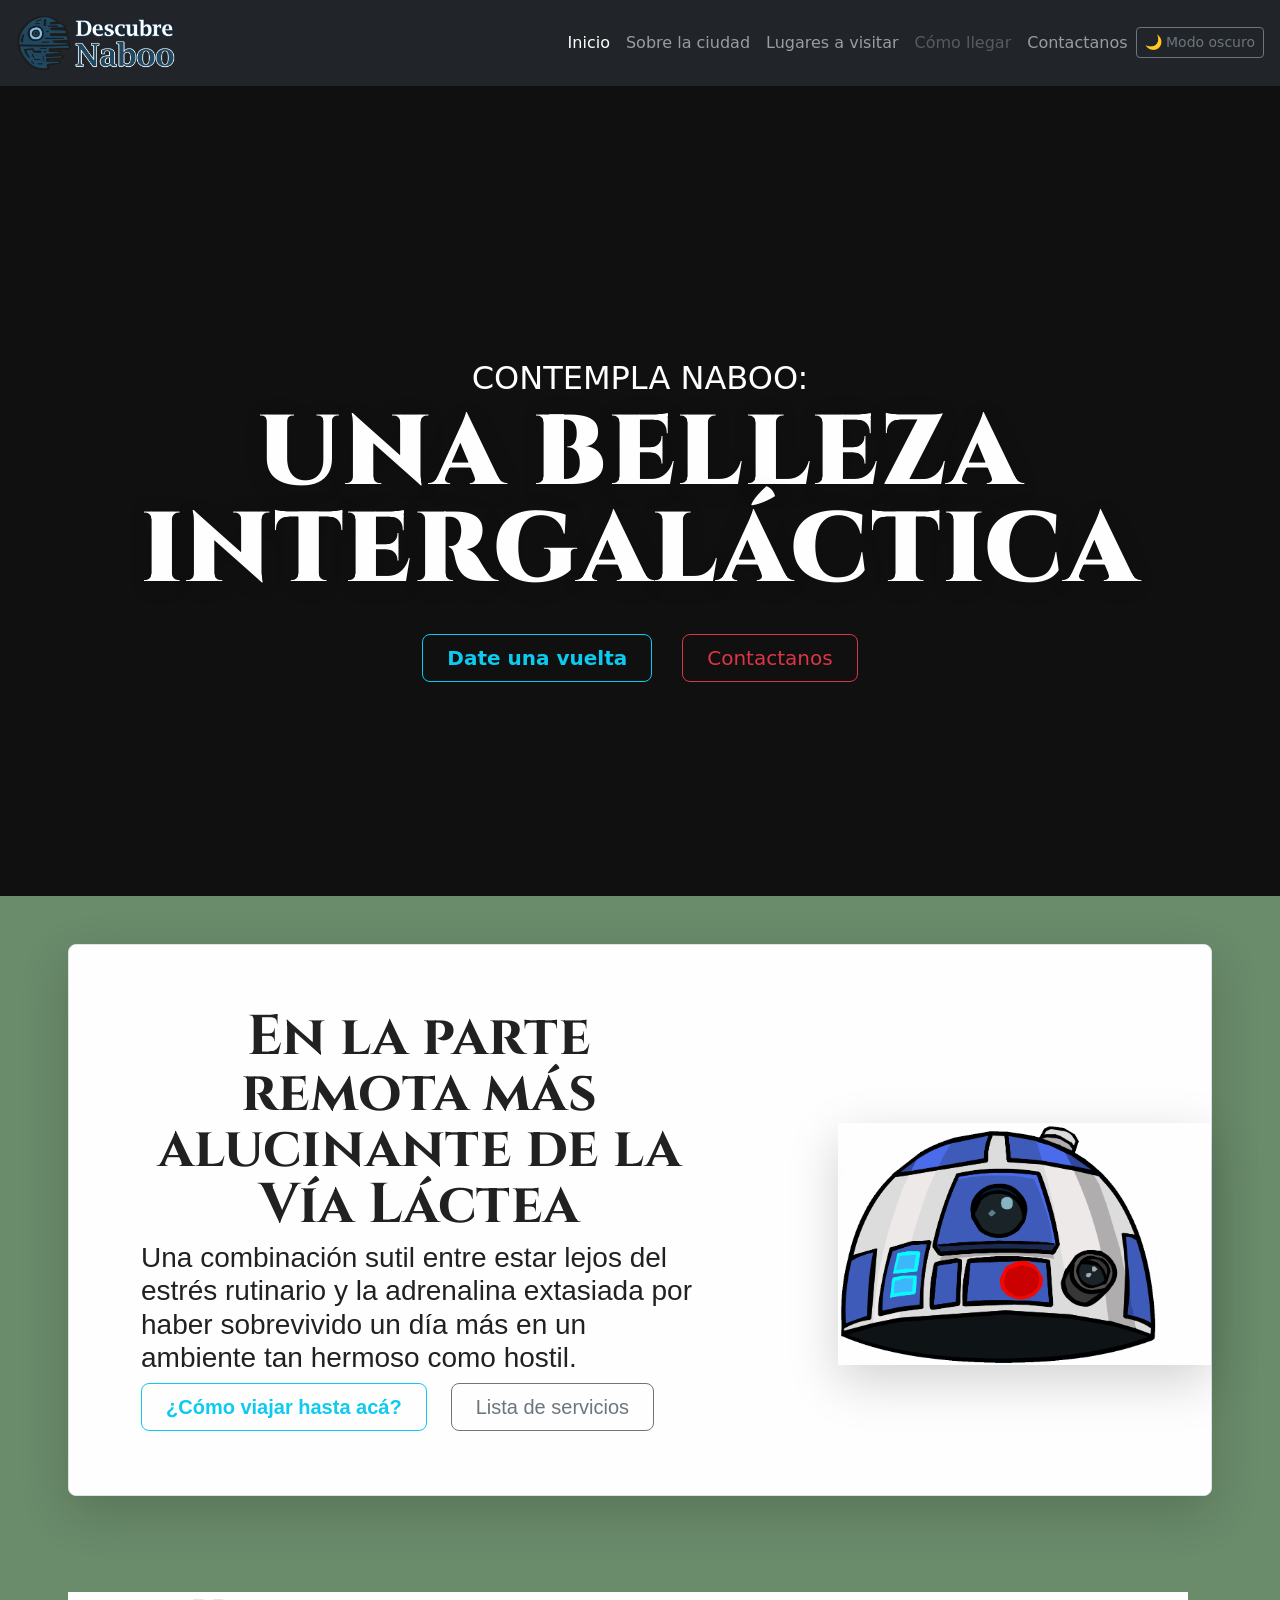
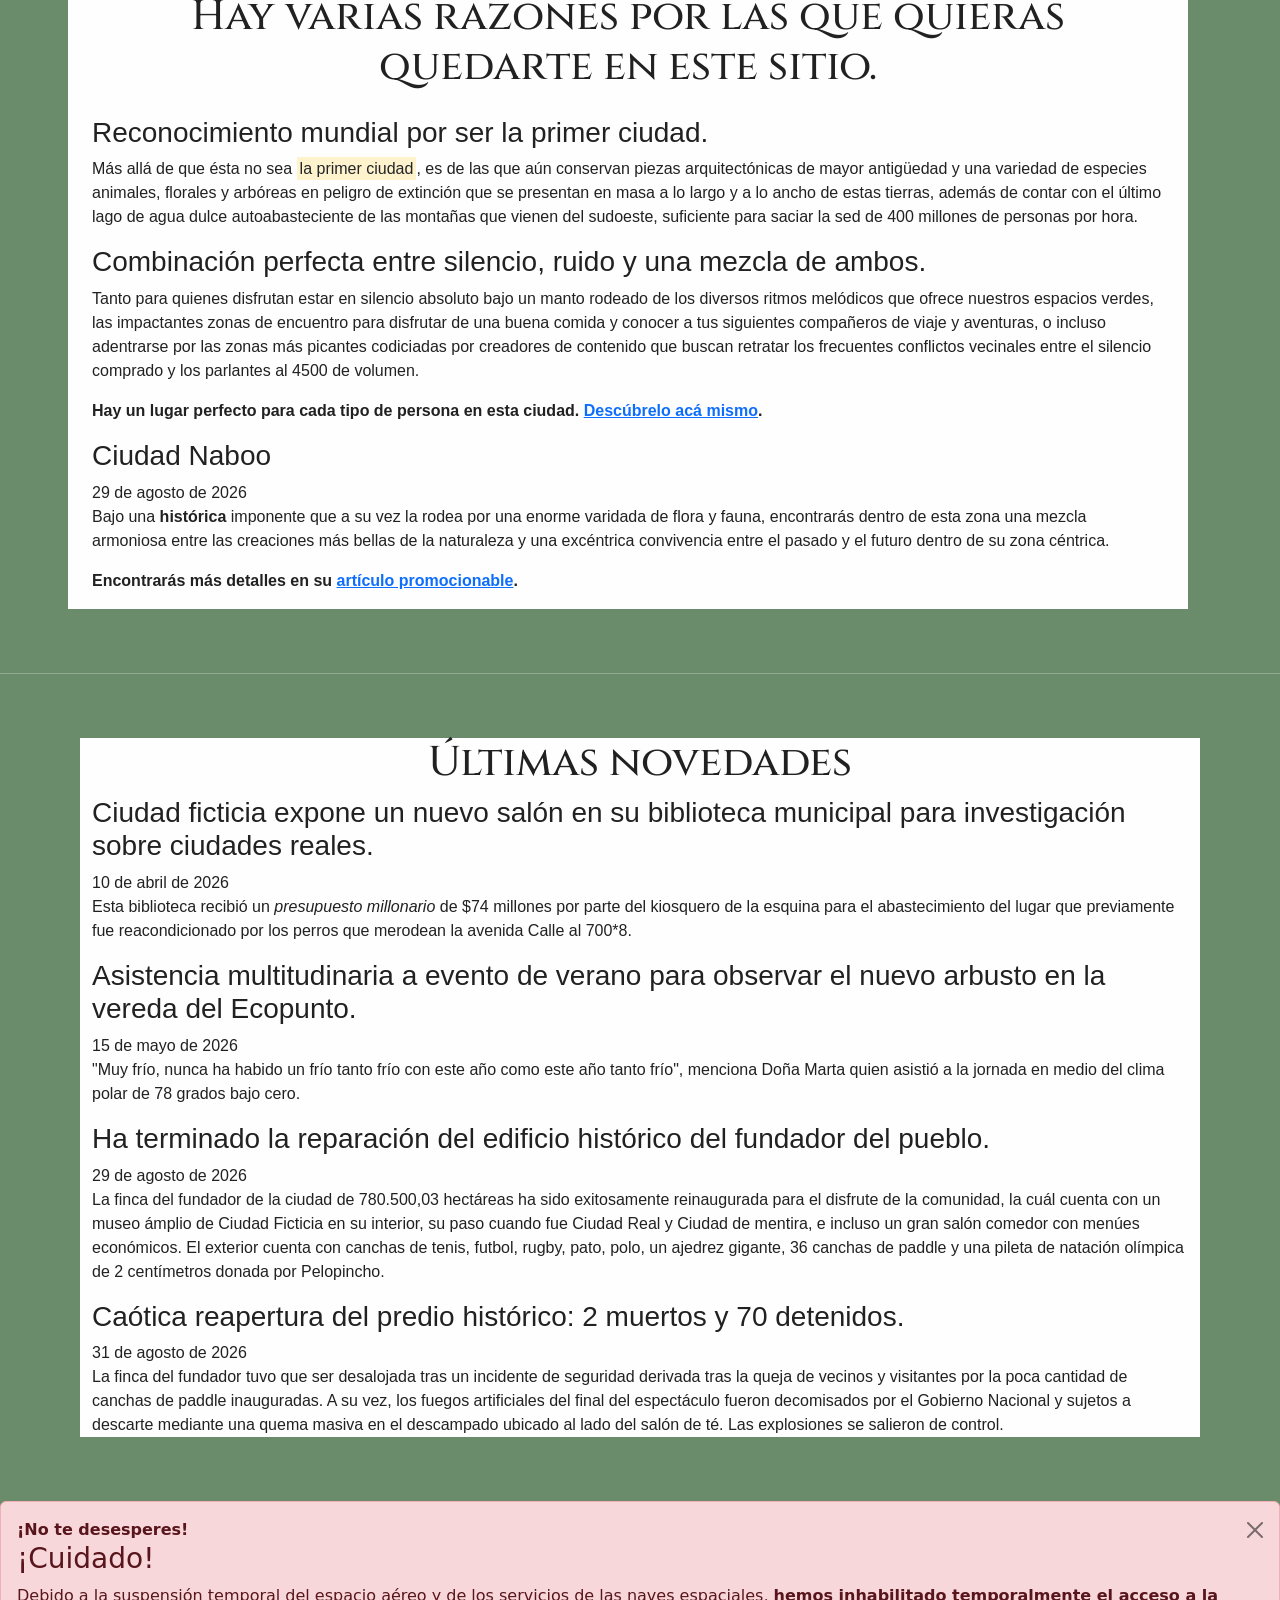
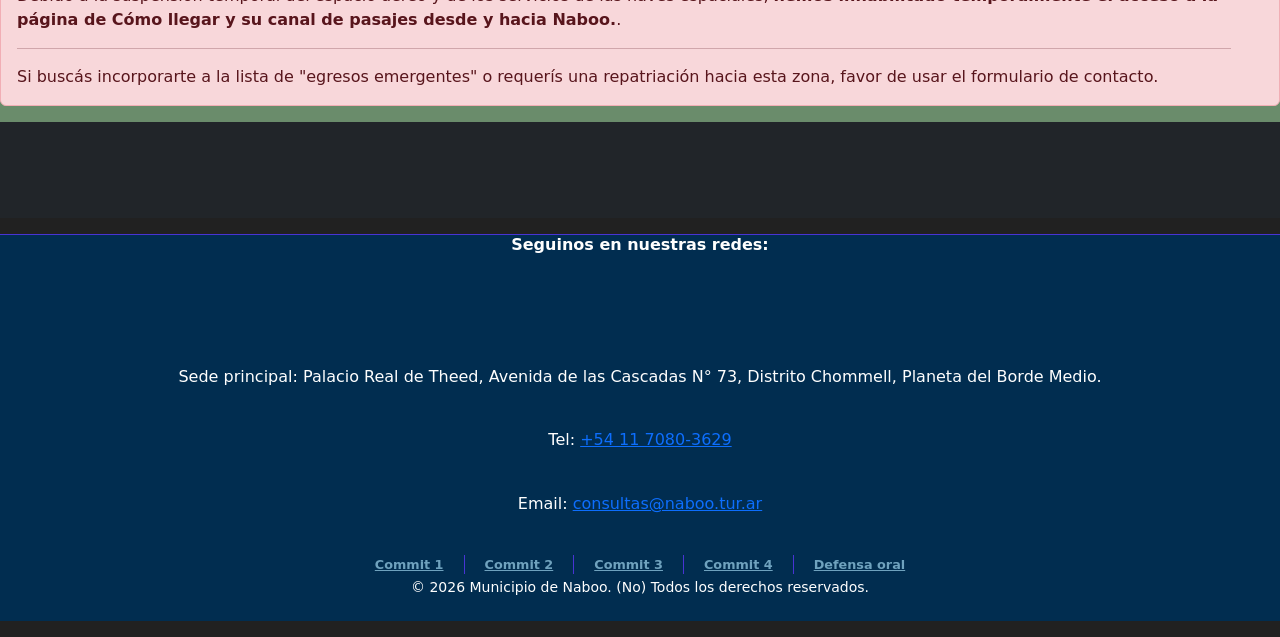
==== commit 6b56ee6e: "reemplazando margenes por paddings Se encontró errores en etiquetas section del INDEX.HTML con decla" ====
--- a/index.html
+++ b/index.html
@@ -61,21 +61,21 @@
             </div>
         </header>
         <main id="sitio-index">
-            <section class="container my-5 resumen-content">
+            <section class="container py-5 px-10 resumen-content">
                 <div class="d-flex row p-4 pb-0 pe-lg-0 pt-lg-5 align-items-center rounded-3 border shadow-lg"> 
                     <div class="col-lg-7 p-3 p-lg-5 pt-lg-3"> 
                         <h2 class="display-4 fw-bold lh-1">En la parte remota más alucinante de la Vía Láctea</h2> 
                         <p class="h3">Una combinación sutil entre estar lejos del estrés rutinario y la adrenalina extasiada por haber sobrevivido un día más en un ambiente tan hermoso como hostil.</p> 
                         <div class="d-grid gap-2 d-md-flex justify-content-md-start mb-4 mb-lg-3"> 
-                            <button type="button" class="btn btn-outline-info btn-lg px-4 me-sm-3 fw-bold">Solo si no...</button>
-                            <button type="button" class="btn btn-outline-secondary btn-lg px-4">sabes cómo controlarlo.</button> 
+                            <button type="button" class="btn btn-outline-info btn-lg px-4 me-sm-3 fw-bold">¿Cómo viajar hasta acá?</button>
+                            <button type="button" class="btn btn-outline-secondary btn-lg px-4">Lista de servicios</button> 
                         </div> 
                     </div> 
                     <div class="col-lg-4 offset-lg-1 p-0 overflow-hidden shadow-lg"> <img class="img-mascota-section rounded-lg-3" src="img/r2d2-mascota-de-naboo.png" alt="" width="720"> 
                     </div> 
                 </div> 
             </section>
-            <section id="container my-5 resumen-ciudad">
+            <section class="container py-5 px-10">
                 <div class="container d-flex row">
                         <h2 class="text-center mb-4">Hay varias razones por las que quieras quedarte en este sitio.</h2>
                     <article>
@@ -96,7 +96,7 @@
                 </div>
             </section>
             <hr>
-            <section id="container my-5 resumen-ciudad" class="py-10 px-20">
+            <section class="container py-5 px-10">
                 <div class="container">
                     <h2>Últimas novedades</h2>
                     <article>
